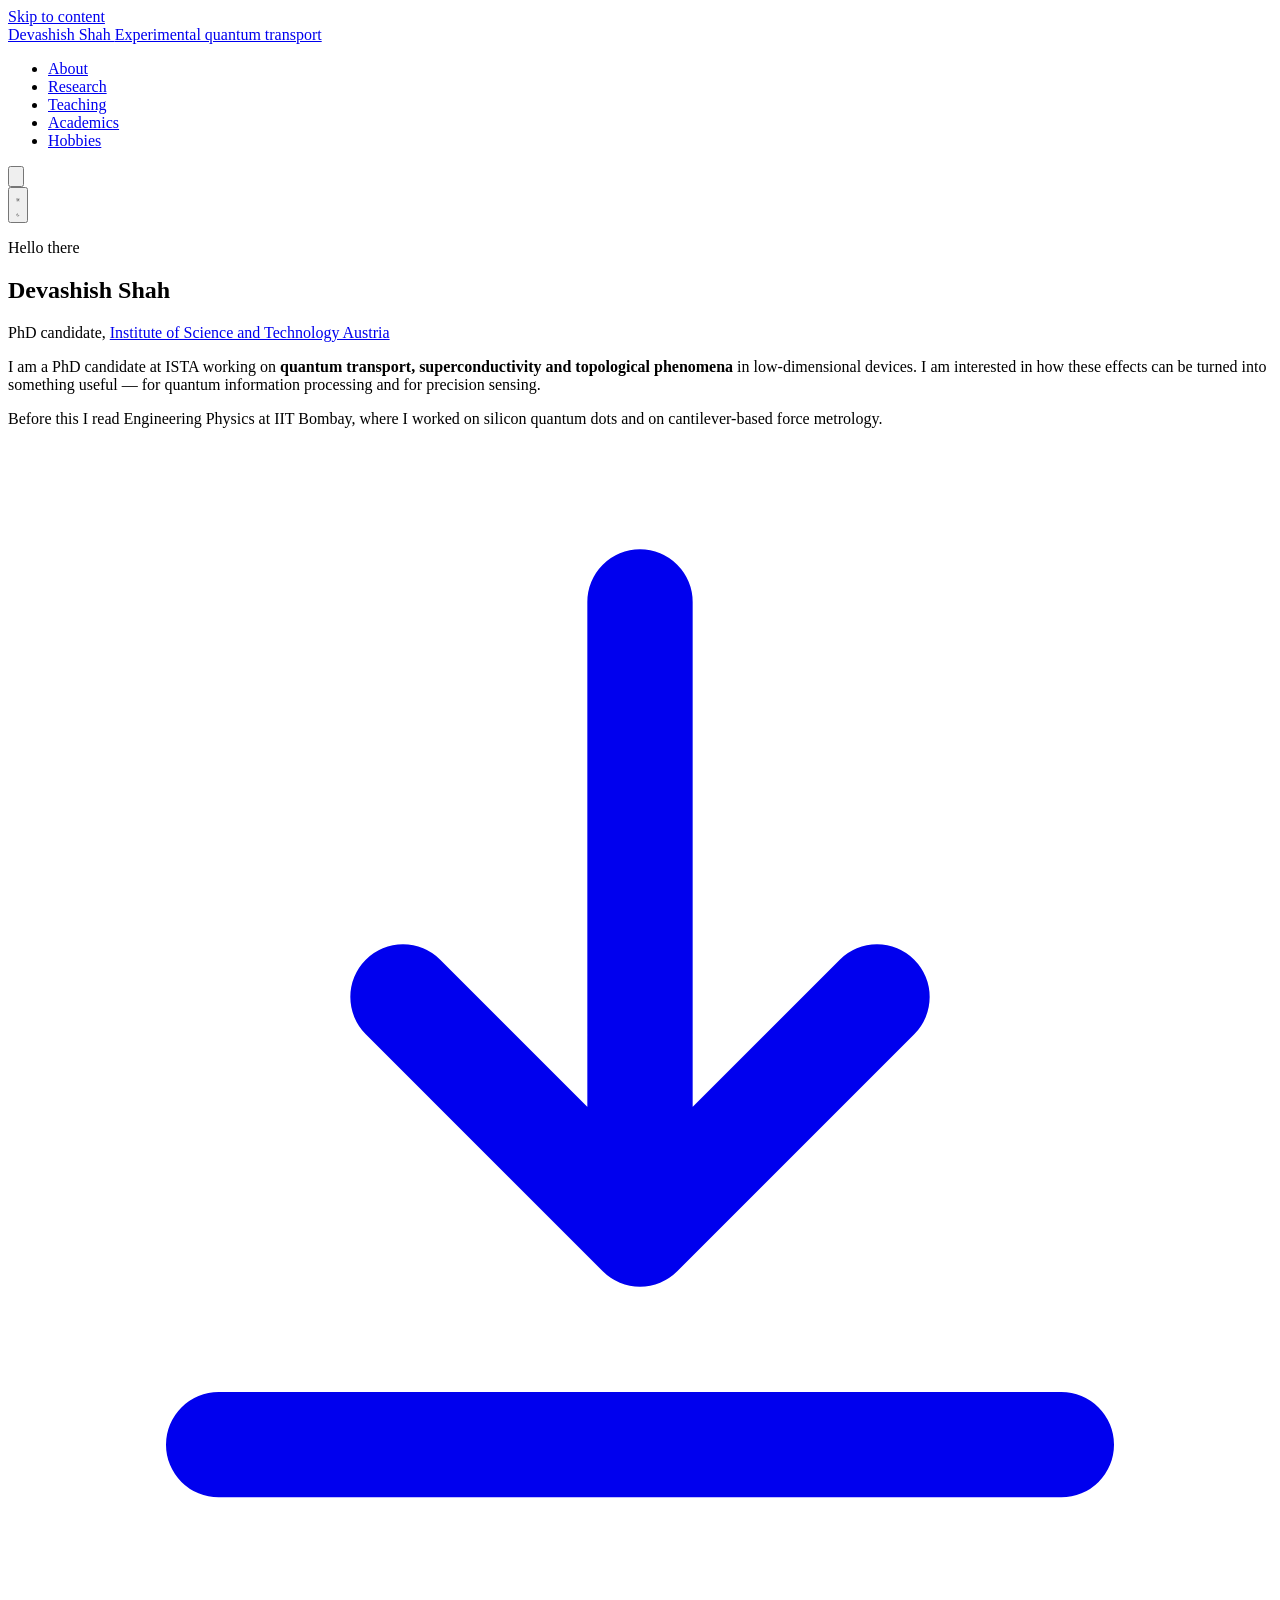
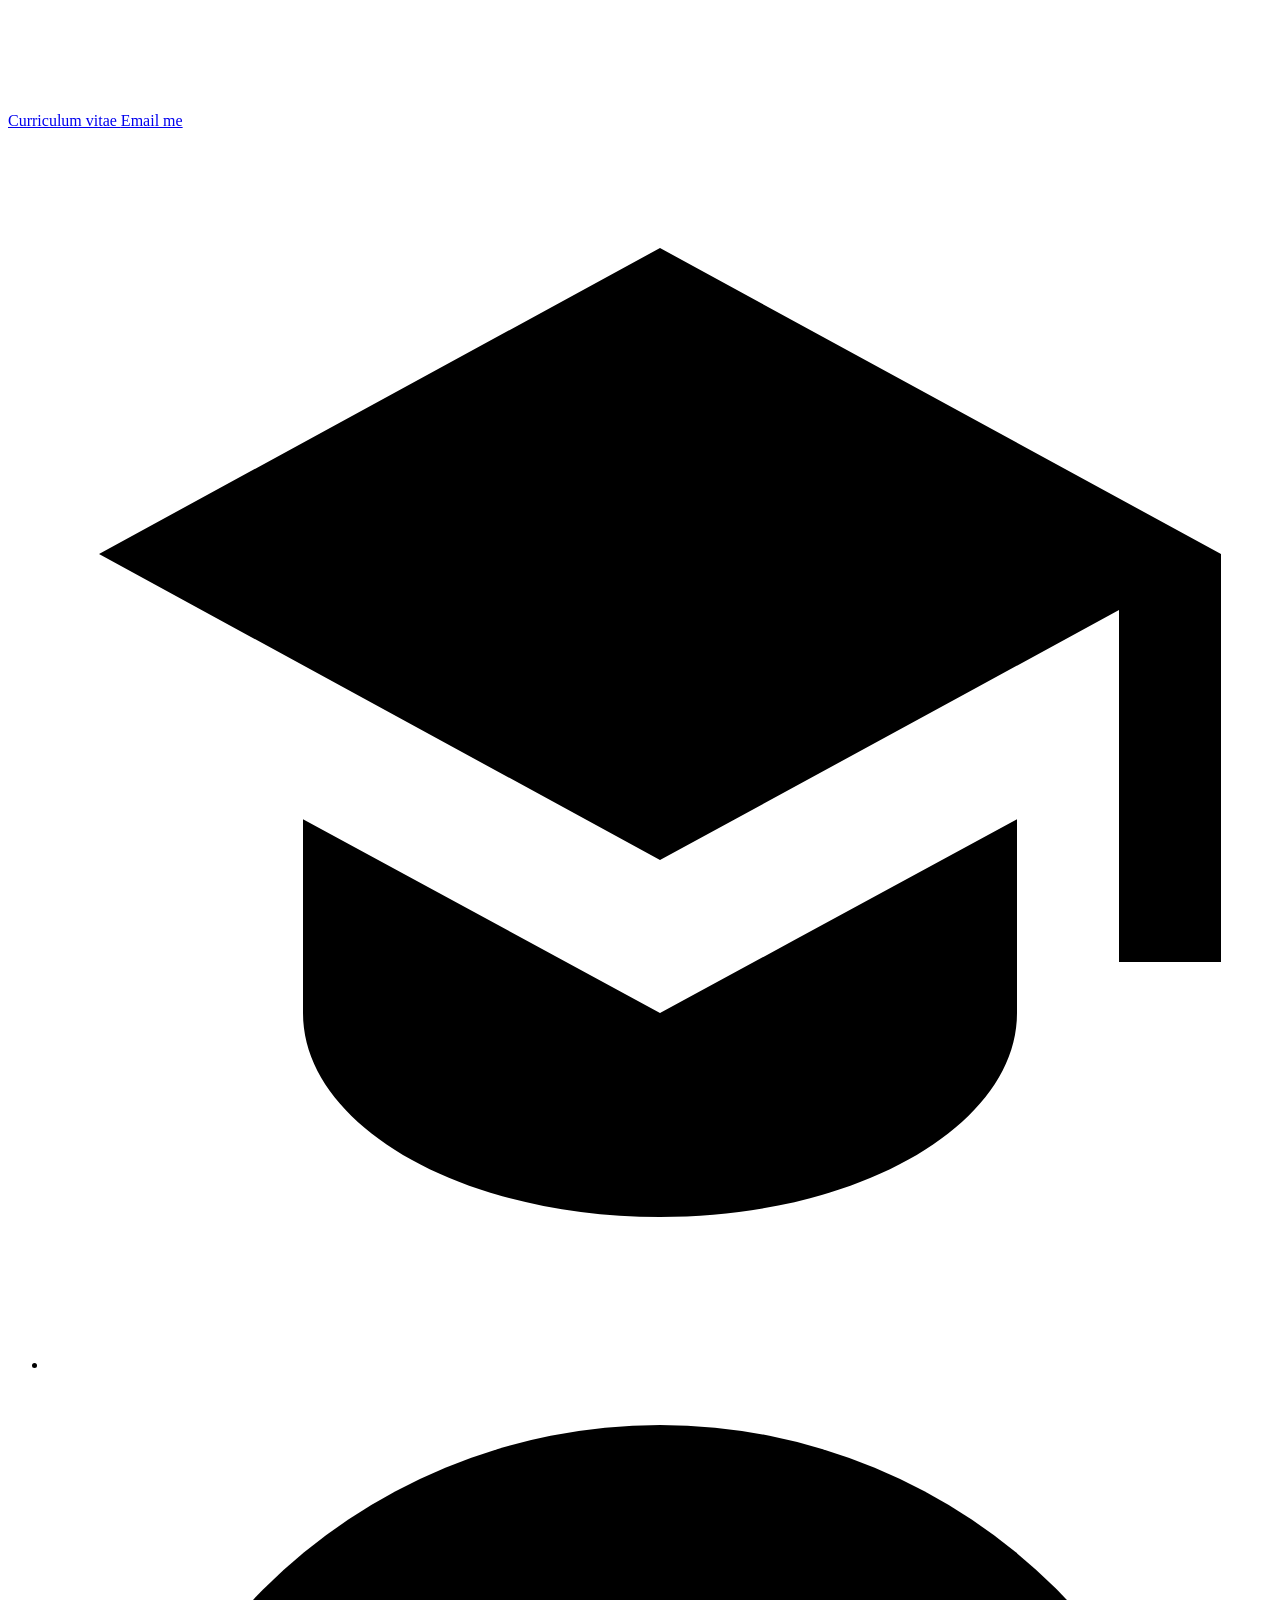
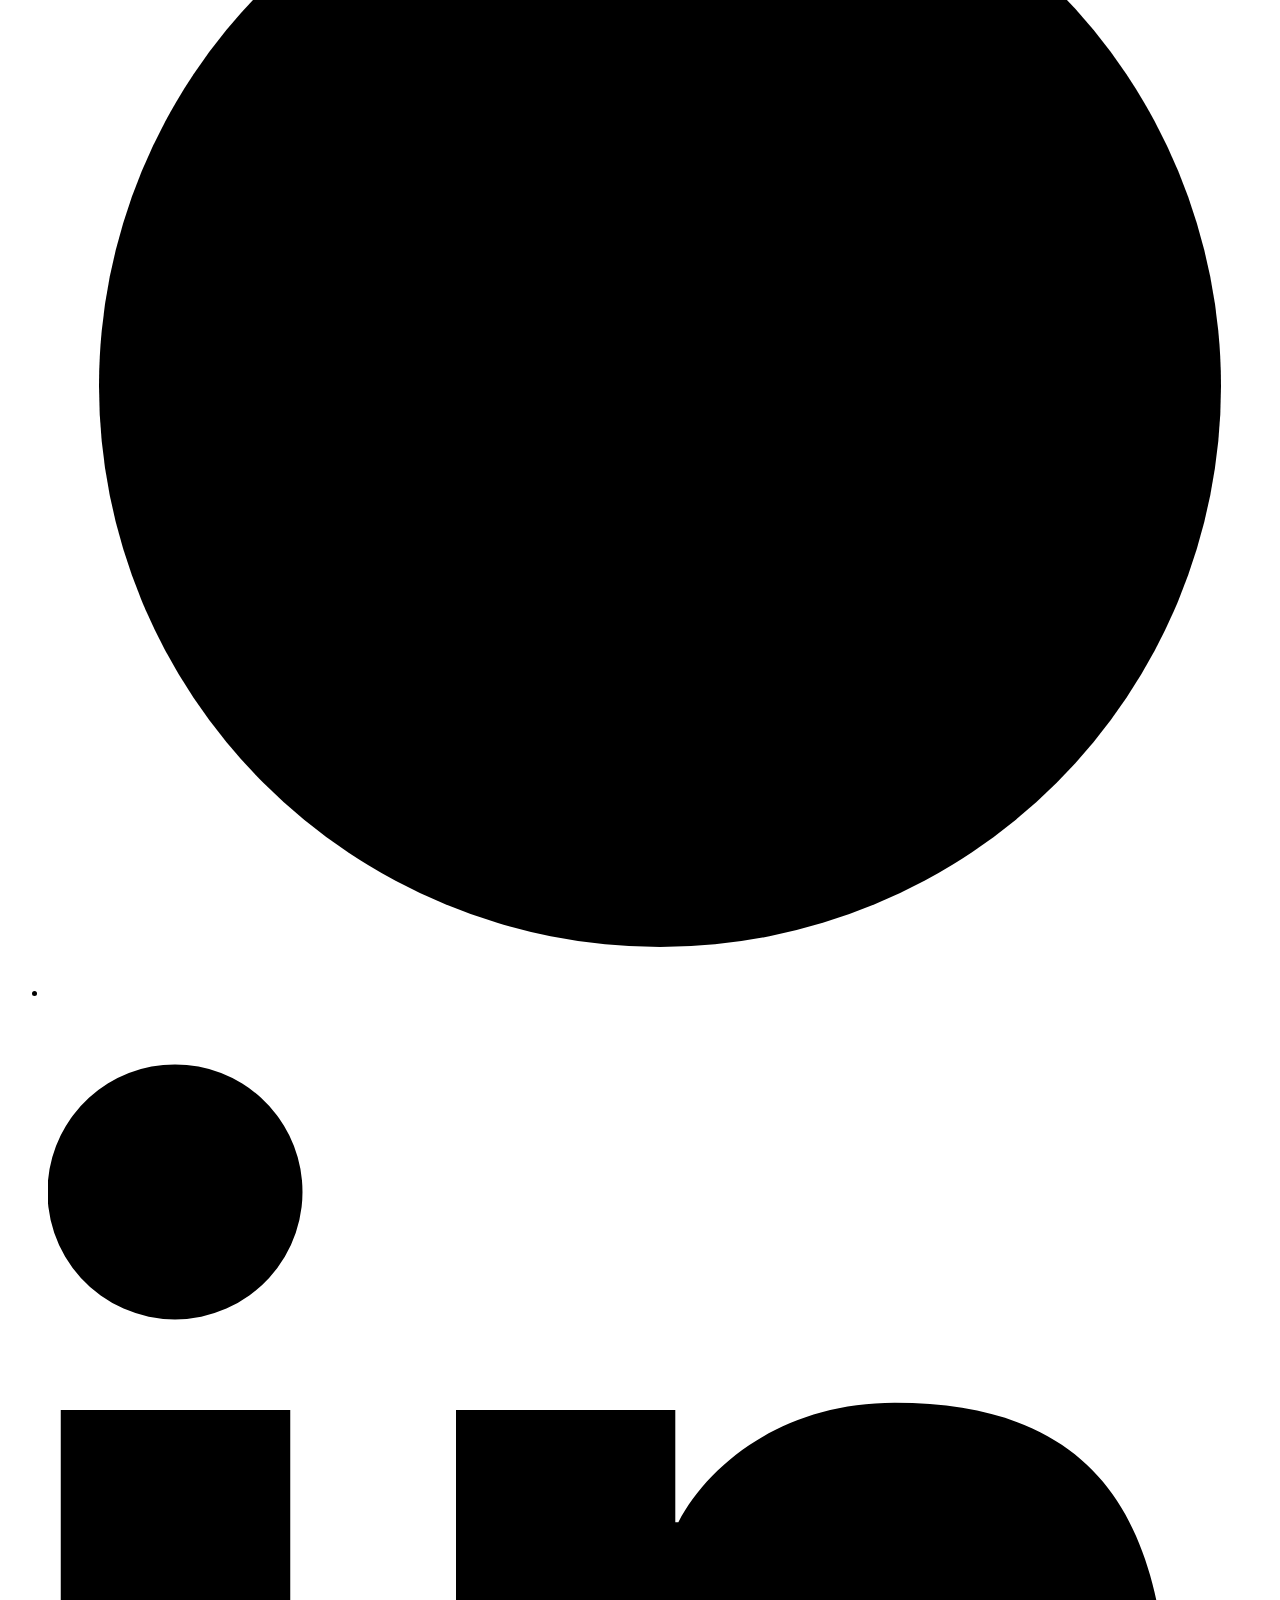
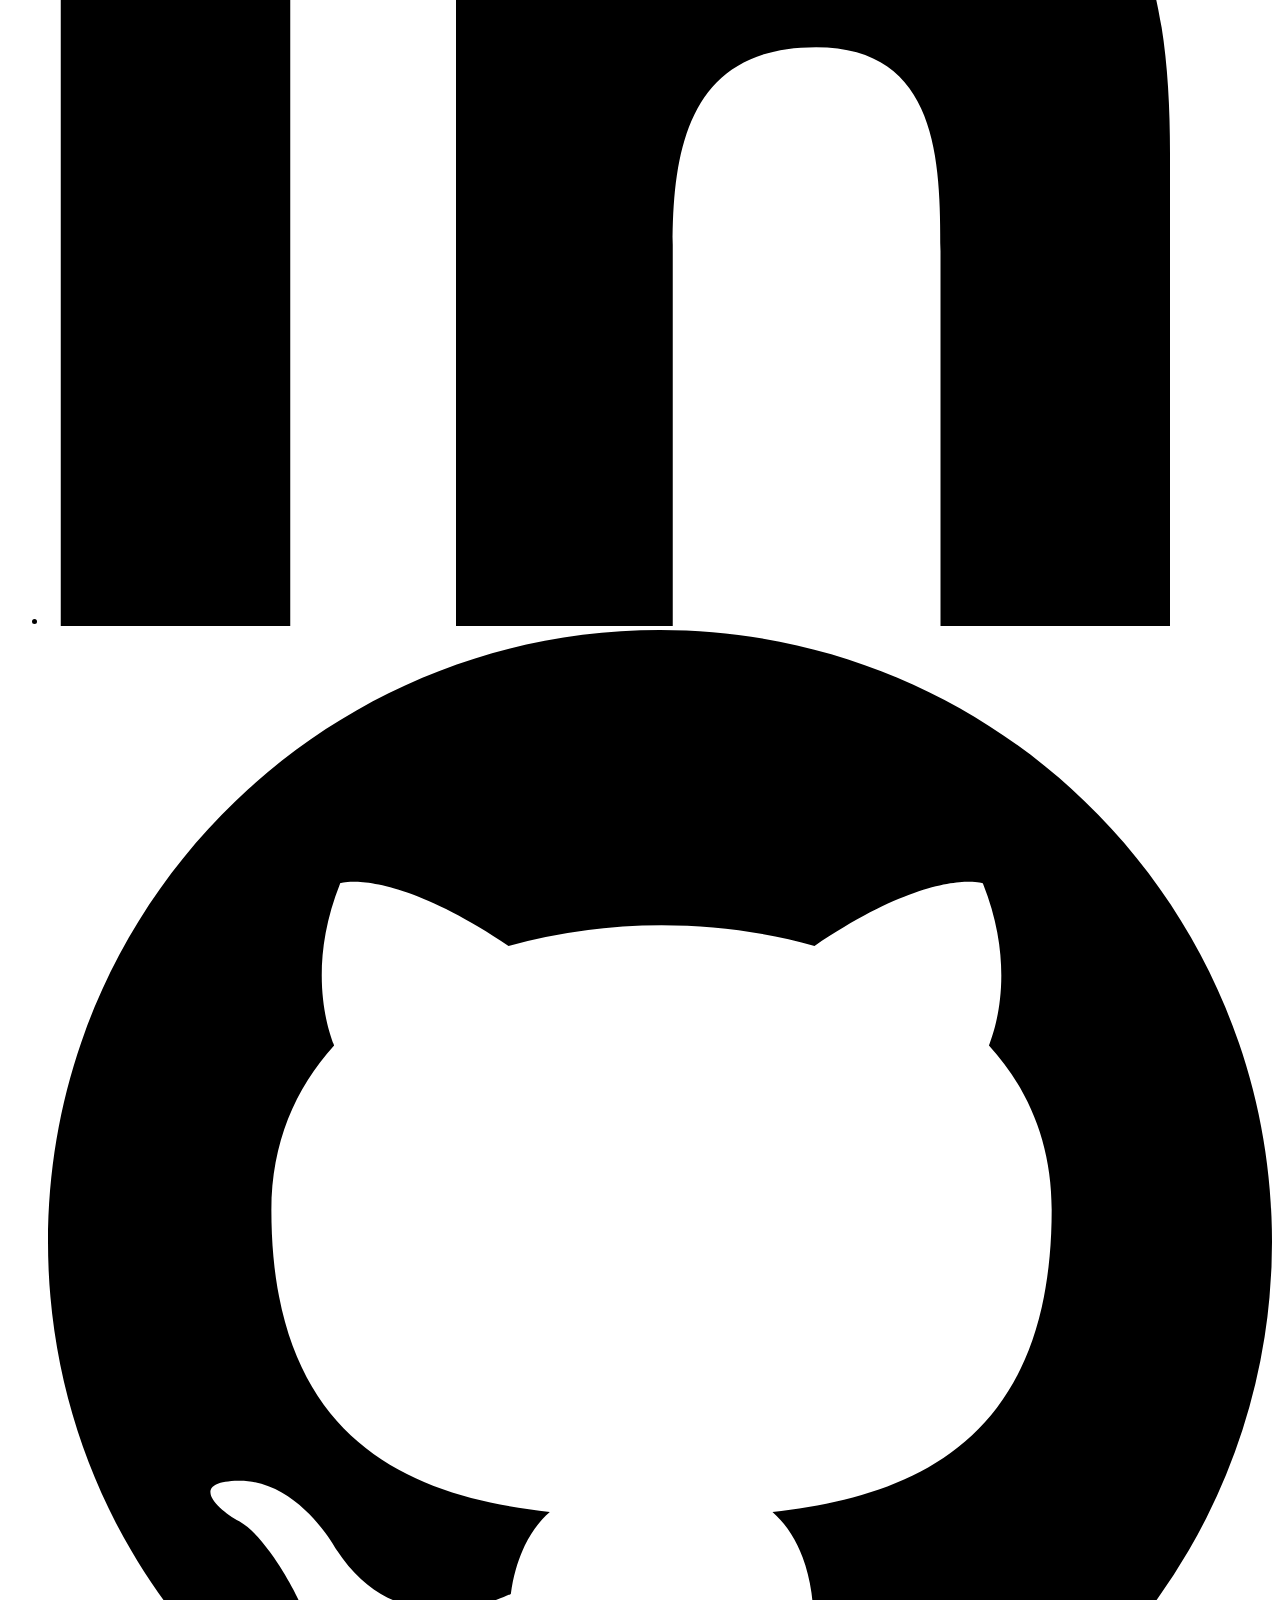
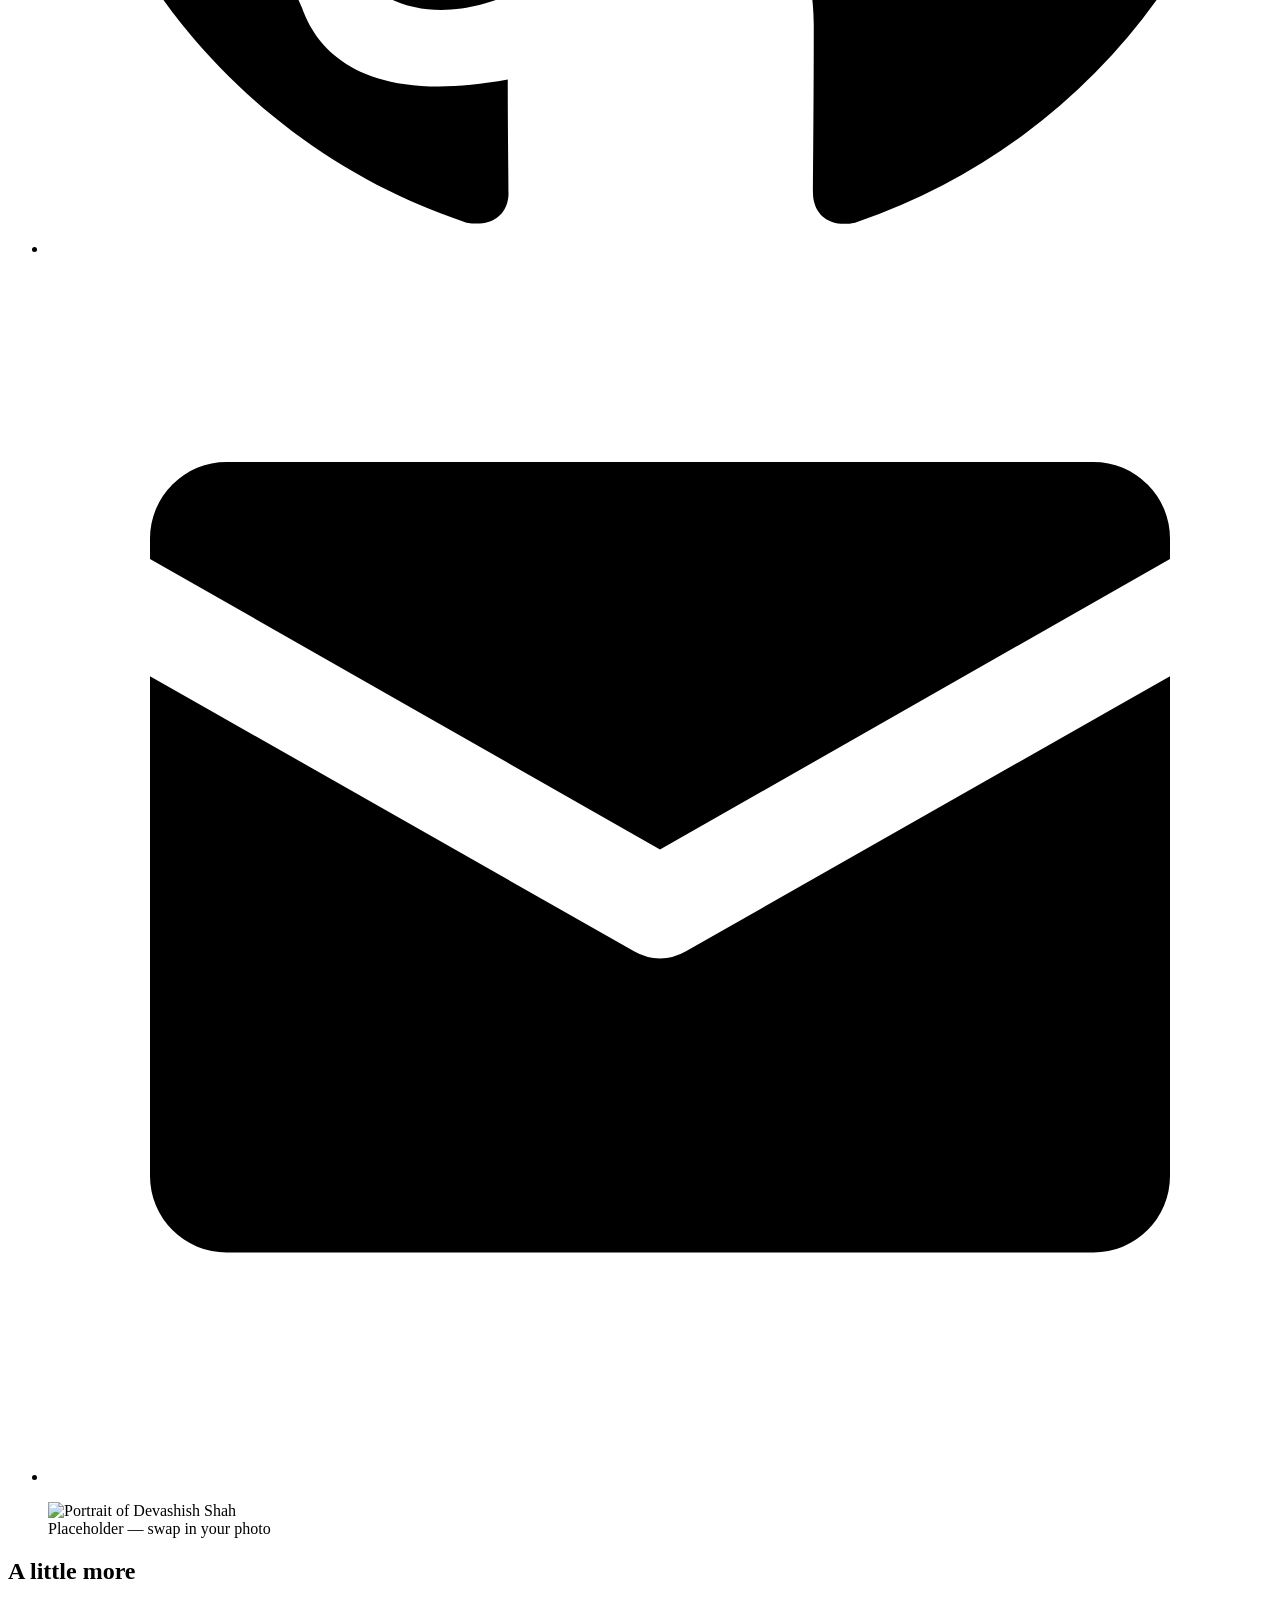
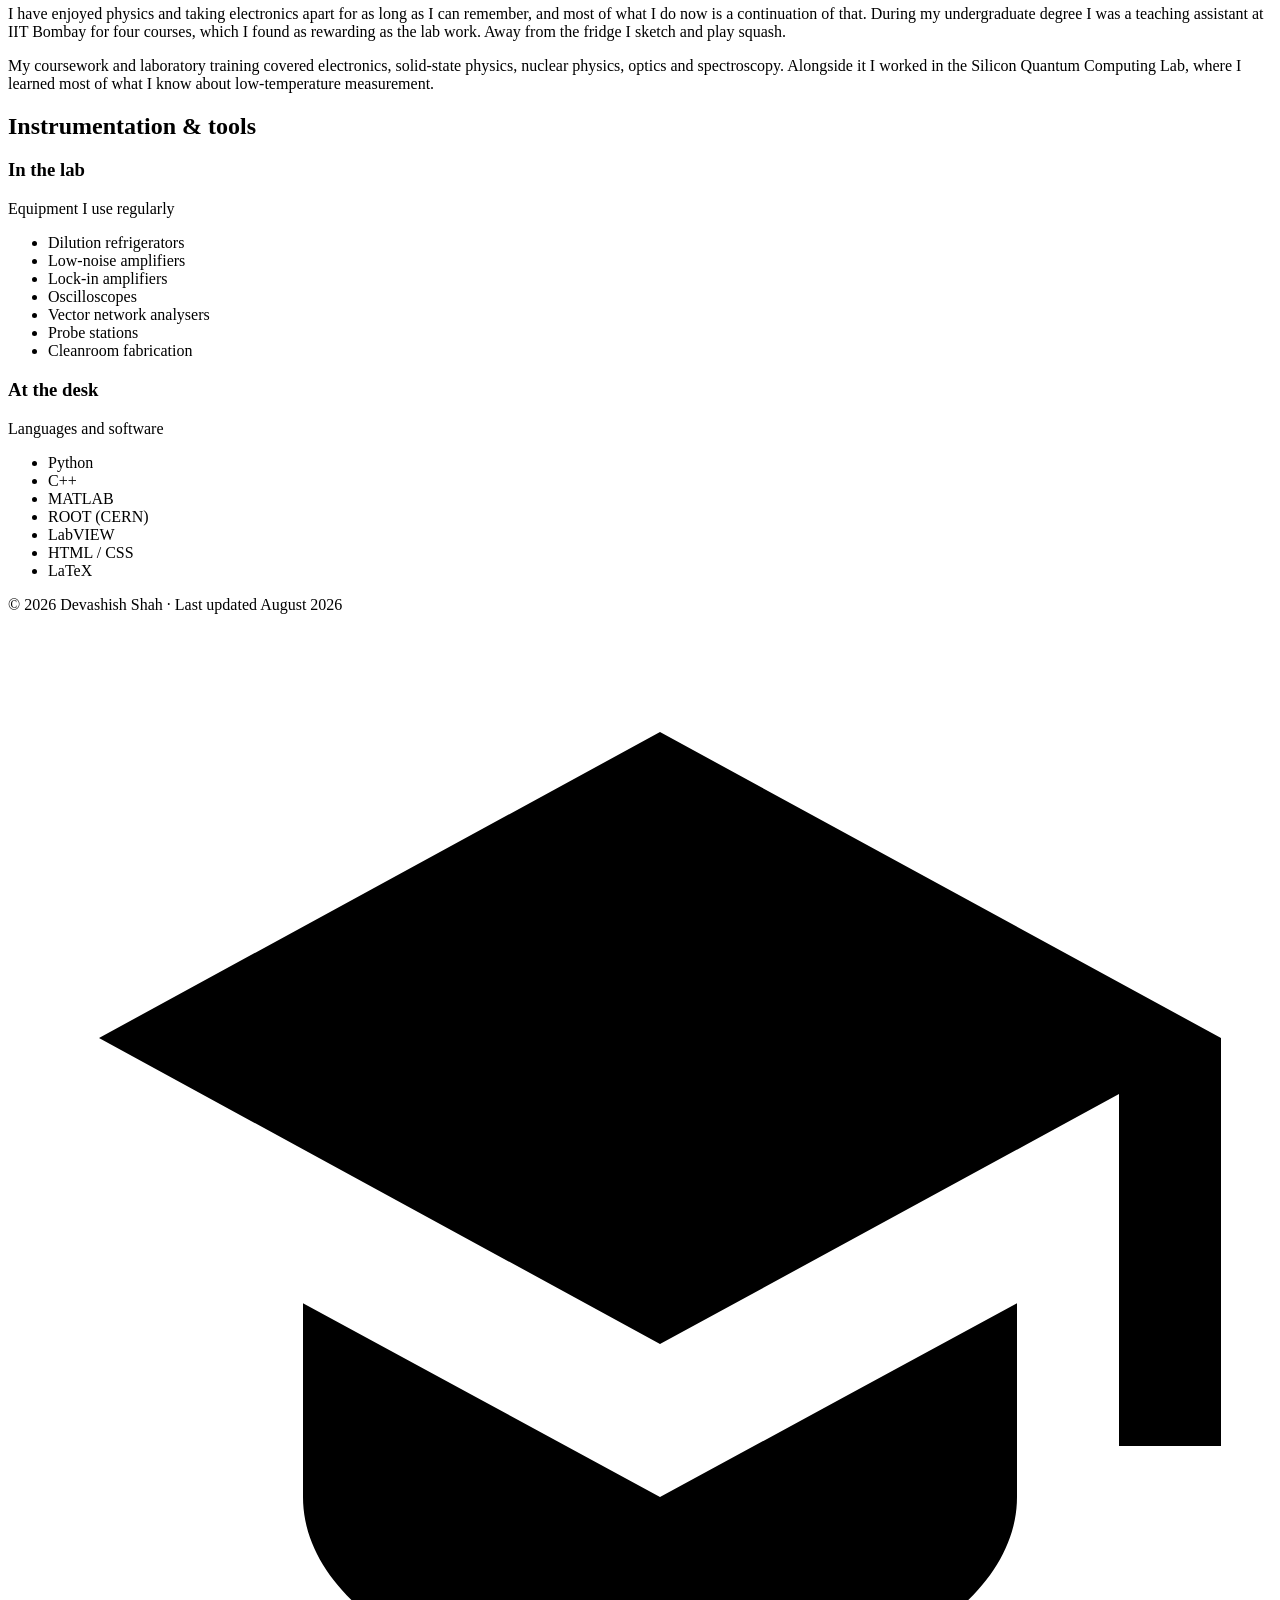
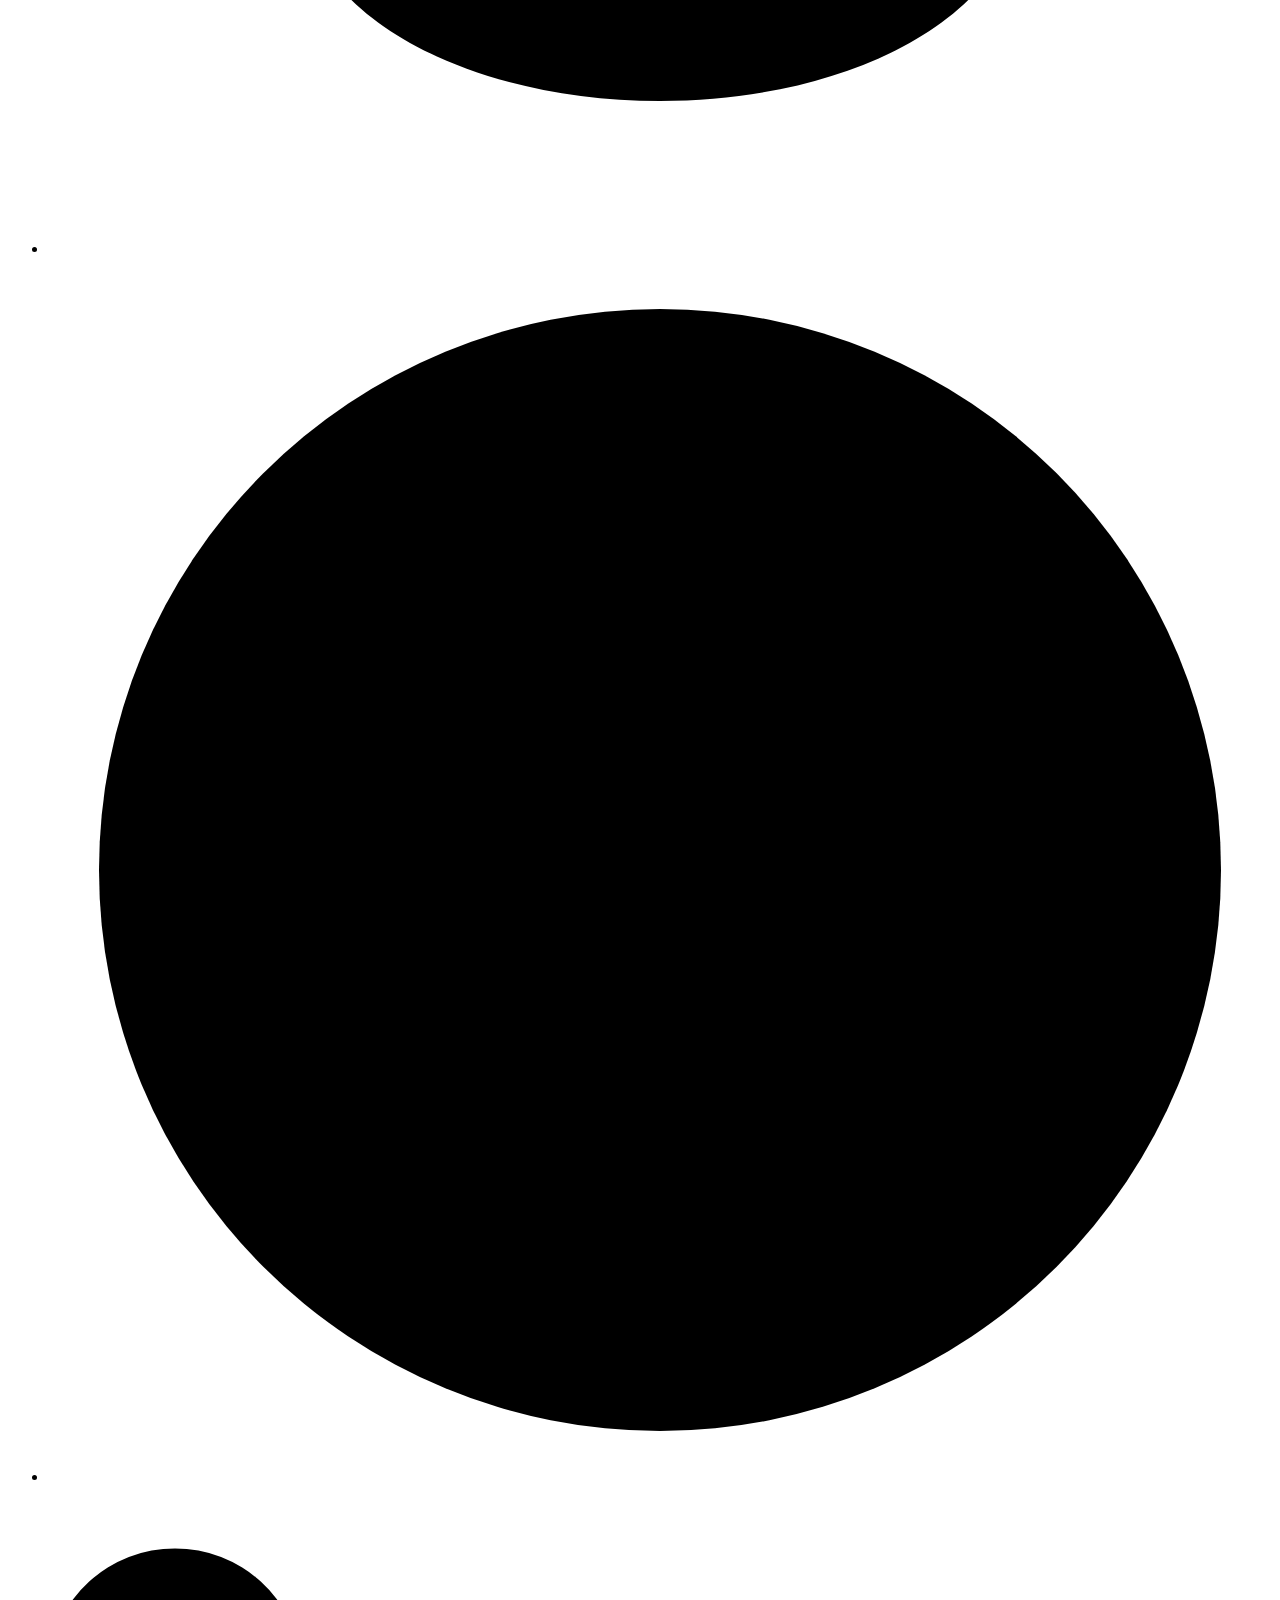
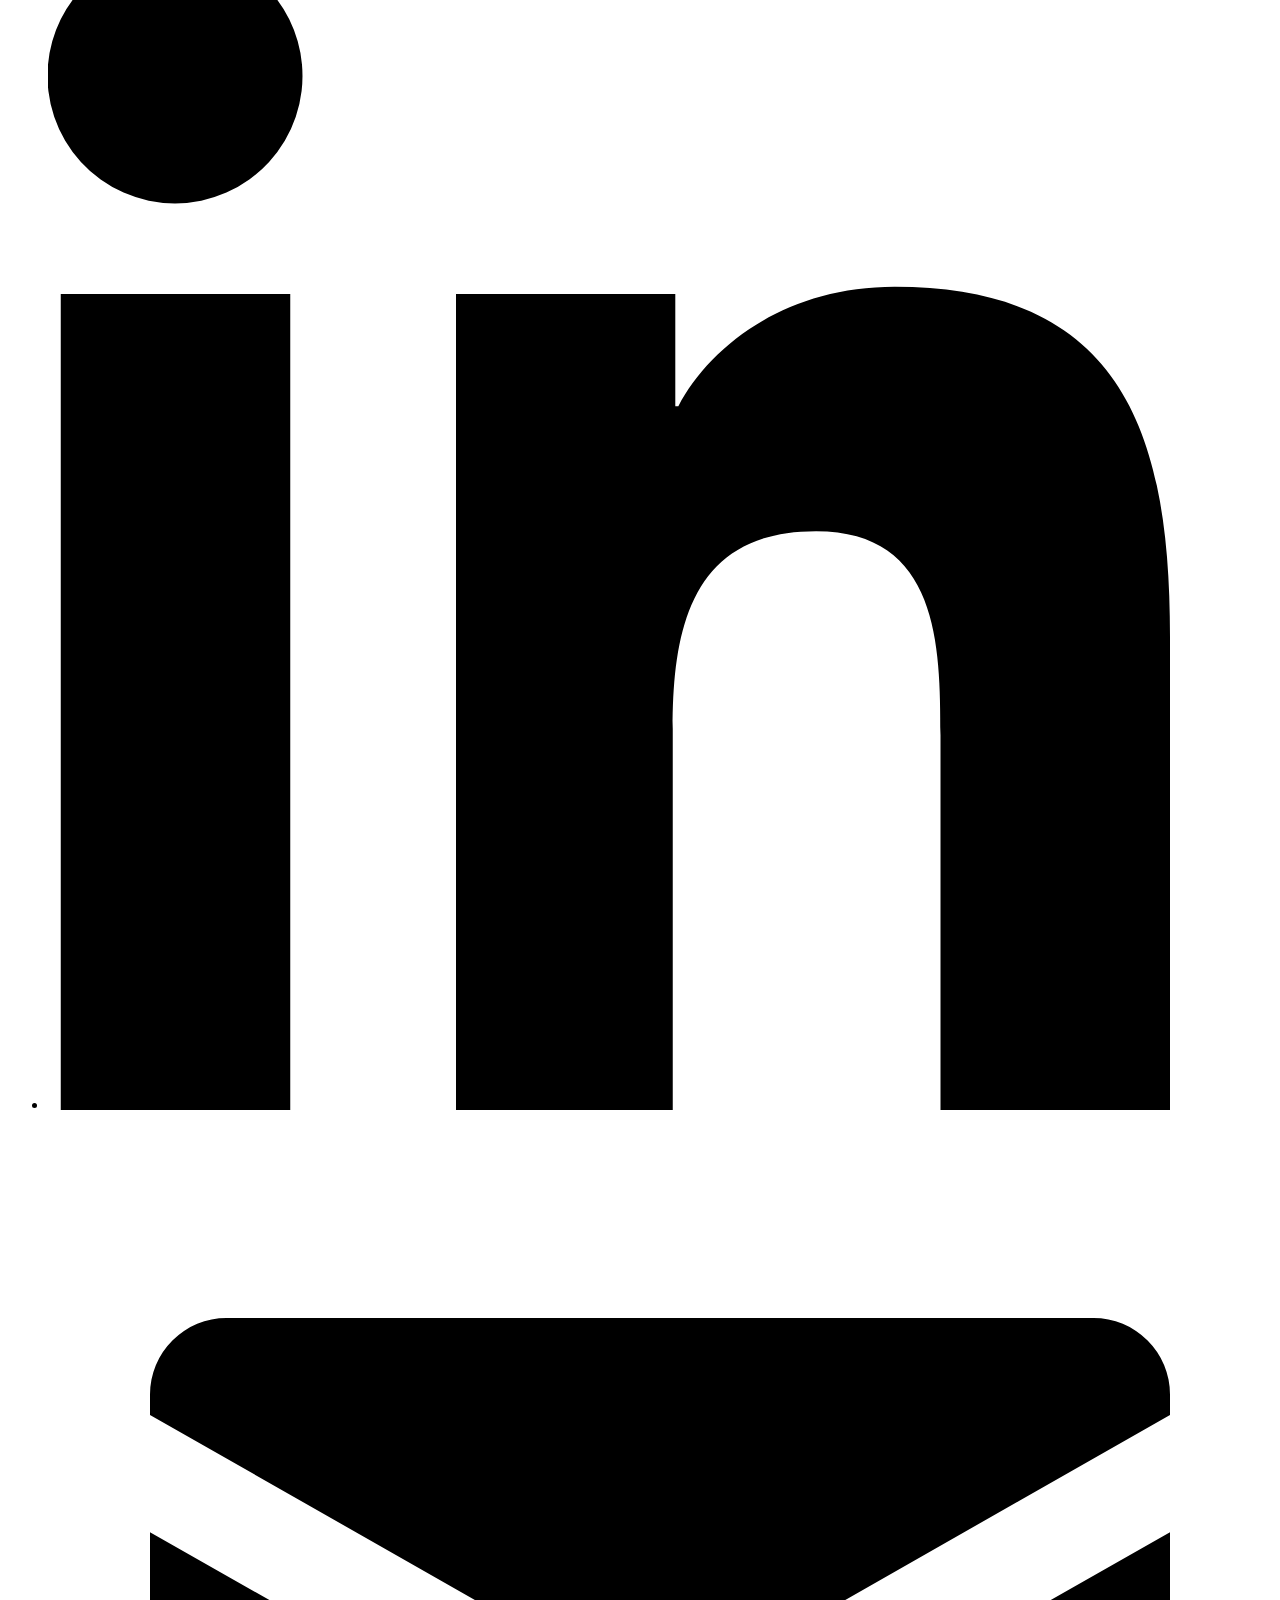
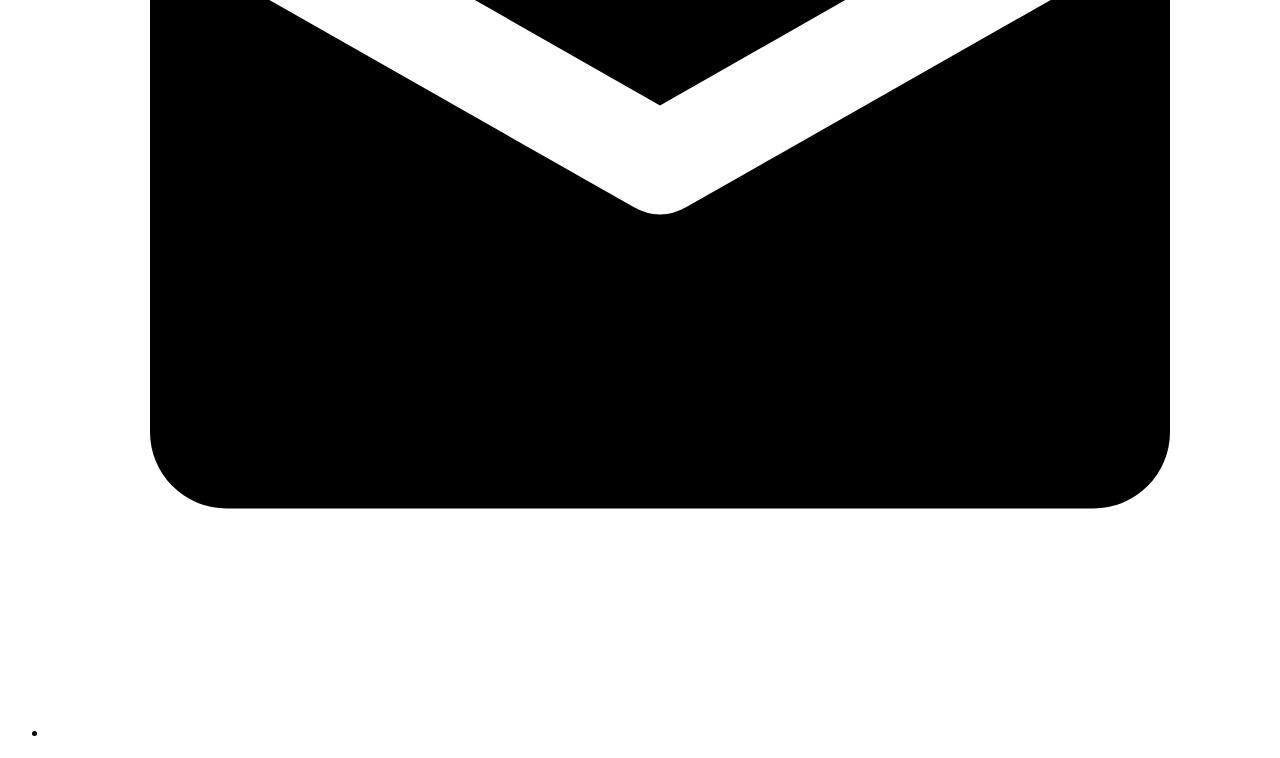
==== index.html @ a5527a71 "Add files via upload version 0" ====
<!DOCTYPE html>
<html lang="en" data-theme="light">
<head>
<meta charset="utf-8">
<meta name="viewport" content="width=device-width, initial-scale=1">
<title>Devashish Shah — About</title>
<meta name="description" content="Devashish Shah — PhD candidate working on quantum transport, superconductivity and topological phenomena.">
<meta name="author" content="Devashish Shah">

<!-- Open Graph / social preview. EDIT: set the absolute URL once you know your domain. -->
<meta property="og:type" content="website">
<meta property="og:title" content="Devashish Shah">
<meta property="og:description" content="PhD candidate — quantum transport, superconductivity and topological phenomena.">
<meta property="og:image" content="assets/img/portrait.svg">

<link rel="icon" href="assets/img/favicon.svg" type="image/svg+xml">
<link rel="stylesheet" href="assets/css/style.css">

<!-- Sets the theme before first paint so there is no light/dark flash. -->
<script>
(function () {
  try {
    var t = localStorage.getItem('ds-theme');
    if (!t) t = window.matchMedia('(prefers-color-scheme: dark)').matches ? 'dark' : 'light';
    document.documentElement.setAttribute('data-theme', t);
  } catch (e) {}
})();
</script>
</head>
<body>
<a class="skip-link" href="#main">Skip to content</a>

<!-- ======================= HEADER (identical on every page) ======================= -->
<header class="site-header">
  <div class="wrap">
    <a class="brand" href="index.html">
      Devashish Shah
      <span class="brand-sub">Experimental quantum transport</span>
    </a>

    <nav class="nav" id="primary-nav" aria-label="Primary">
      <ul>
        <li><a href="index.html">About</a></li>
        <li><a href="research.html">Research</a></li>
        <li><a href="teaching.html">Teaching</a></li>
        <li><a href="academics.html">Academics</a></li>
        <li><a href="hobbies.html">Hobbies</a></li>
      </ul>
    </nav>

    <button class="icon-btn nav-toggle" data-nav-toggle type="button"
            aria-expanded="false" aria-controls="primary-nav" aria-label="Toggle menu">
      <svg viewBox="0 0 24 24" fill="none" stroke="currentColor" stroke-width="2" stroke-linecap="round" aria-hidden="true">
        <path d="M3 6h18M3 12h18M3 18h18"/>
      </svg>
    </button>

    <div class="header-tools">
      <button class="icon-btn" data-theme-toggle type="button" aria-label="Switch to dark theme" aria-pressed="false">
        <svg class="icon-sun" viewBox="0 0 24 24" fill="none" stroke="currentColor" stroke-width="1.8" stroke-linecap="round" aria-hidden="true">
          <circle cx="12" cy="12" r="4.2"/>
          <path d="M12 2.5v2M12 19.5v2M4.2 4.2l1.4 1.4M18.4 18.4l1.4 1.4M2.5 12h2M19.5 12h2M4.2 19.8l1.4-1.4M18.4 5.6l1.4-1.4"/>
        </svg>
        <svg class="icon-moon" viewBox="0 0 24 24" fill="none" stroke="currentColor" stroke-width="1.8" stroke-linejoin="round" aria-hidden="true">
          <path d="M20 14.5A8.2 8.2 0 0 1 9.5 4a8.4 8.4 0 1 0 10.5 10.5z"/>
        </svg>
      </button>
    </div>
  </div>
</header>

<main id="main" class="wrap">

  <!-- ======================= HERO ======================= -->
  <section class="hero">
    <div class="hero-text">
      <p class="eyebrow">Hello there</p>
      <h1>Devashish Shah</h1>
      <p class="affil">
        PhD candidate, <a href="https://ista.ac.at" target="_blank" rel="noopener">Institute of Science and Technology Austria</a>
      </p>

      <!-- EDIT: one or two sentences. This is the first thing anyone reads. -->
      <p>
        I am a PhD candidate at ISTA working on <strong>quantum transport, superconductivity and
        topological phenomena</strong> in low-dimensional devices. I am interested in how these
        effects can be turned into something useful — for quantum information processing and for
        precision sensing.
      </p>
      <p>
        Before this I read Engineering Physics at IIT Bombay, where I worked on silicon quantum dots
        and on cantilever-based force metrology.
      </p>

      <div class="btn-row">
        <!-- EDIT: drop your CV pdf into assets/files/ and point this at it. -->
        <a class="btn" href="assets/files/CV.pdf">
          <svg viewBox="0 0 24 24" fill="none" stroke="currentColor" stroke-width="2" stroke-linecap="round" stroke-linejoin="round" aria-hidden="true">
            <path d="M12 3v12m0 0l-4.5-4.5M12 15l4.5-4.5M4 19h16"/>
          </svg>
          Curriculum vitae
        </a>
        <!-- EDIT: your institutional email. -->
        <a class="btn btn-ghost" href="mailto:devashish.shah@ista.ac.at">Email me</a>
      </div>

      <!-- ======================= SOCIAL / ACADEMIC LINKS ======================= -->
      <ul class="social">
        <li>
          <a href="https://scholar.google.com/citations?user=hYPi2G2QTI0C&amp;hl=en" target="_blank" rel="noopener" aria-label="Google Scholar" title="Google Scholar">
            <svg viewBox="0 0 24 24" aria-hidden="true"><path d="M12 2 1 8l11 6 9-4.9V16h2V8L12 2zM5 13.2V17c0 2.2 3.1 4 7 4s7-1.8 7-4v-3.8l-7 3.8-7-3.8z"/></svg>
          </a>
        </li>
        <li>
          <a href="https://orcid.org/0009-0007-5829-7707" target="_blank" rel="noopener" aria-label="ORCID" title="ORCID">
            <svg viewBox="0 0 24 24" aria-hidden="true">
              <circle cx="12" cy="12" r="11"/>
              <text x="12" y="16.4" text-anchor="middle" font-family="Georgia, serif" font-size="10" font-weight="700" fill="var(--bg)">iD</text>
            </svg>
          </a>
        </li>
        <li>
          <a href="https://www.linkedin.com/in/devashish-shah-937392216" target="_blank" rel="noopener" aria-label="LinkedIn" title="LinkedIn">
            <svg viewBox="0 0 24 24" aria-hidden="true"><path d="M4.98 3.5A2.5 2.5 0 1 1 0 3.5a2.5 2.5 0 0 1 4.98 0zM.25 8h4.5v16H.25V8zM8 8h4.3v2.2h.06c.6-1.14 2.06-2.34 4.24-2.34 4.54 0 5.4 2.99 5.4 6.87V24h-4.5v-7.35c0-1.75-.03-4-2.44-4-2.44 0-2.81 1.9-2.81 3.87V24H8V8z"/></svg>
          </a>
        </li>
        <li>
          <!-- EDIT: your GitHub handle. -->
          <a href="https://github.com/" target="_blank" rel="noopener" aria-label="GitHub" title="GitHub">
            <svg viewBox="0 0 16 16" aria-hidden="true"><path d="M8 0C3.58 0 0 3.58 0 8c0 3.54 2.29 6.53 5.47 7.59.4.07.55-.17.55-.38 0-.19-.01-.82-.01-1.49-2.01.37-2.53-.49-2.69-.94-.09-.23-.48-.94-.82-1.13-.28-.15-.68-.52-.01-.53.63-.01 1.08.58 1.23.82.72 1.21 1.87.87 2.33.66.07-.52.28-.87.51-1.07-1.78-.2-3.64-.89-3.64-3.95 0-.87.31-1.59.82-2.15-.08-.2-.36-1.02.08-2.12 0 0 .67-.21 2.2.82a7.6 7.6 0 0 1 2-.27c.68 0 1.36.09 2 .27 1.53-1.04 2.2-.82 2.2-.82.44 1.1.16 1.92.08 2.12.51.56.82 1.27.82 2.15 0 3.07-1.87 3.75-3.65 3.95.29.25.54.73.54 1.48 0 1.07-.01 1.93-.01 2.2 0 .21.15.46.55.38A8.01 8.01 0 0 0 16 8c0-4.42-3.58-8-8-8z"/></svg>
          </a>
        </li>
        <li>
          <a href="mailto:devashish.shah@ista.ac.at" aria-label="Email" title="Email">
            <svg viewBox="0 0 24 24" aria-hidden="true"><path d="M2 5.5A1.5 1.5 0 0 1 3.5 4h17A1.5 1.5 0 0 1 22 5.5v.4l-10 5.7-10-5.7v-.4zm0 2.7V18a1.5 1.5 0 0 0 1.5 1.5h17A1.5 1.5 0 0 0 22 18V8.2l-9.5 5.4a1 1 0 0 1-1 0L2 8.2z"/></svg>
          </a>
        </li>
      </ul>
    </div>

    <div class="hero-photo">
      <figure>
        <!-- EDIT: replace with a photo of yourself, ~800px wide, in assets/img/ -->
        <img src="assets/img/portrait.svg" alt="Portrait of Devashish Shah" width="800" height="960">
        <figcaption>Placeholder — swap in your photo</figcaption>
      </figure>
    </div>
  </section>

  <!-- ======================= ABOUT ======================= -->
  <section class="section prose">
    <h2 class="section-title">A little more</h2>

    <!-- EDIT: this is the "personal background" paragraph from your old site. -->
    <p>
      I have enjoyed physics and taking electronics apart for as long as I can remember, and most of
      what I do now is a continuation of that. During my undergraduate degree I was a teaching
      assistant at IIT Bombay for four courses, which I found as rewarding as the lab work. Away from
      the fridge I sketch and play squash.
    </p>

    <!-- EDIT: the undergraduate paragraph. -->
    <p>
      My coursework and laboratory training covered electronics, solid-state physics, nuclear
      physics, optics and spectroscopy. Alongside it I worked in the Silicon Quantum Computing Lab,
      where I learned most of what I know about low-temperature measurement.
    </p>
  </section>

  <!-- ======================= SKILLS ======================= -->
  <section class="section">
    <h2 class="section-title">Instrumentation &amp; tools</h2>
    <div class="card-grid">
      <div class="card">
        <h3>In the lab</h3>
        <p class="meta">Equipment I use regularly</p>
        <!-- EDIT: add or remove pills freely. -->
        <ul class="pills">
          <li>Dilution refrigerators</li>
          <li>Low-noise amplifiers</li>
          <li>Lock-in amplifiers</li>
          <li>Oscilloscopes</li>
          <li>Vector network analysers</li>
          <li>Probe stations</li>
          <li>Cleanroom fabrication</li>
        </ul>
      </div>
      <div class="card">
        <h3>At the desk</h3>
        <p class="meta">Languages and software</p>
        <ul class="pills">
          <li>Python</li>
          <li>C++</li>
          <li>MATLAB</li>
          <li>ROOT&nbsp;(CERN)</li>
          <li>LabVIEW</li>
          <li>HTML / CSS</li>
          <li>LaTeX</li>
        </ul>
      </div>
    </div>
  </section>

</main>

<!-- ======================= FOOTER (identical on every page) ======================= -->
<footer class="site-footer">
  <div class="wrap">
    <p>&copy; <span data-year>2026</span> Devashish Shah · Last updated August 2026</p>
    <ul class="social">
      <li><a href="https://scholar.google.com/citations?user=hYPi2G2QTI0C&amp;hl=en" target="_blank" rel="noopener" aria-label="Google Scholar"><svg viewBox="0 0 24 24" aria-hidden="true"><path d="M12 2 1 8l11 6 9-4.9V16h2V8L12 2zM5 13.2V17c0 2.2 3.1 4 7 4s7-1.8 7-4v-3.8l-7 3.8-7-3.8z"/></svg></a></li>
      <li><a href="https://orcid.org/0009-0007-5829-7707" target="_blank" rel="noopener" aria-label="ORCID"><svg viewBox="0 0 24 24" aria-hidden="true"><circle cx="12" cy="12" r="11"/><text x="12" y="16.4" text-anchor="middle" font-family="Georgia, serif" font-size="10" font-weight="700" fill="var(--bg)">iD</text></svg></a></li>
      <li><a href="https://www.linkedin.com/in/devashish-shah-937392216" target="_blank" rel="noopener" aria-label="LinkedIn"><svg viewBox="0 0 24 24" aria-hidden="true"><path d="M4.98 3.5A2.5 2.5 0 1 1 0 3.5a2.5 2.5 0 0 1 4.98 0zM.25 8h4.5v16H.25V8zM8 8h4.3v2.2h.06c.6-1.14 2.06-2.34 4.24-2.34 4.54 0 5.4 2.99 5.4 6.87V24h-4.5v-7.35c0-1.75-.03-4-2.44-4-2.44 0-2.81 1.9-2.81 3.87V24H8V8z"/></svg></a></li>
      <li><a href="mailto:devashish.shah@ista.ac.at" aria-label="Email"><svg viewBox="0 0 24 24" aria-hidden="true"><path d="M2 5.5A1.5 1.5 0 0 1 3.5 4h17A1.5 1.5 0 0 1 22 5.5v.4l-10 5.7-10-5.7v-.4zm0 2.7V18a1.5 1.5 0 0 0 1.5 1.5h17A1.5 1.5 0 0 0 22 18V8.2l-9.5 5.4a1 1 0 0 1-1 0L2 8.2z"/></svg></a></li>
    </ul>
  </div>
</footer>

<script src="assets/js/main.js"></script>
</body>
</html>
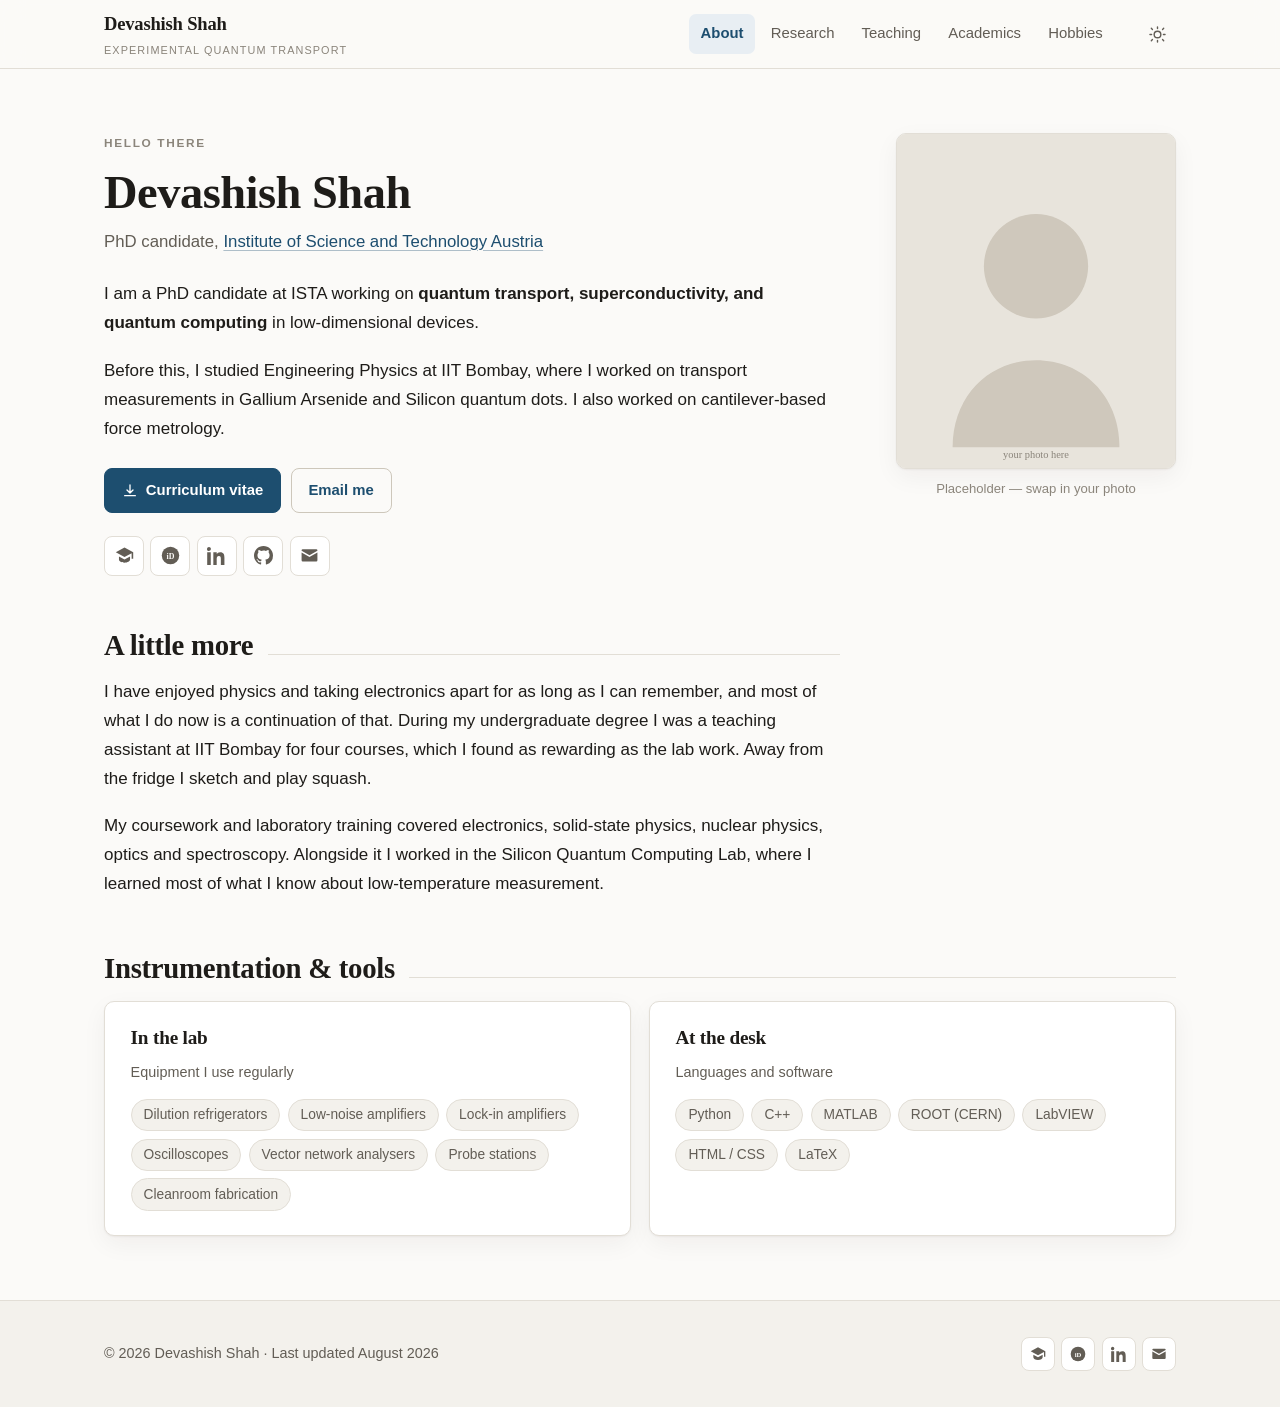
==== commit 1c1ee2e7: "Update index.html" ====
--- a/index.html
+++ b/index.html
@@ -4,13 +4,13 @@
 <meta charset="utf-8">
 <meta name="viewport" content="width=device-width, initial-scale=1">
 <title>Devashish Shah — About</title>
-<meta name="description" content="Devashish Shah — PhD candidate working on quantum transport, superconductivity and topological phenomena.">
+<meta name="description" content="Devashish Shah — PhD candidate working on quantum transport, superconductivity, and quantum computing.">
 <meta name="author" content="Devashish Shah">
 
 <!-- Open Graph / social preview. EDIT: set the absolute URL once you know your domain. -->
 <meta property="og:type" content="website">
 <meta property="og:title" content="Devashish Shah">
-<meta property="og:description" content="PhD candidate — quantum transport, superconductivity and topological phenomena.">
+<meta property="og:description" content="PhD candidate — quantum transport, superconductivity, and quantum computing.">
 <meta property="og:image" content="assets/img/portrait.svg">
 
 <link rel="icon" href="assets/img/favicon.svg" type="image/svg+xml">
@@ -82,14 +82,12 @@
 
       <!-- EDIT: one or two sentences. This is the first thing anyone reads. -->
       <p>
-        I am a PhD candidate at ISTA working on <strong>quantum transport, superconductivity and
-        topological phenomena</strong> in low-dimensional devices. I am interested in how these
-        effects can be turned into something useful — for quantum information processing and for
-        precision sensing.
+        I am a PhD candidate at ISTA working on <strong>quantum transport, superconductivity, and
+        quantum computing</strong> in low-dimensional devices.
       </p>
       <p>
-        Before this I read Engineering Physics at IIT Bombay, where I worked on silicon quantum dots
-        and on cantilever-based force metrology.
+        Before this, I studied Engineering Physics at IIT Bombay, where I worked on transport measurements in Gallium Arsenide and Silicon quantum dots.
+        I also worked on cantilever-based force metrology.
       </p>
 
       <div class="btn-row">
--- a/assets/css/style.css
+++ b/assets/css/style.css
@@ -0,0 +1,608 @@
+/* ==========================================================================
+   Devashish Shah — personal site
+   Single stylesheet shared by every page.
+
+   Contents
+   1.  Design tokens (colours, type, spacing)  — edit here to restyle the site
+   2.  Base & typography
+   3.  Layout helpers
+   4.  Header / navigation
+   5.  Hero (About page)
+   6.  Content blocks: prose, cards, lists, tables, pills
+   7.  Publications
+   8.  Gallery + lightbox
+   9.  Footer
+   10. Responsive
+   ========================================================================== */
+
+/* 1. Design tokens ------------------------------------------------------ */
+
+:root {
+  /* Light theme */
+  --bg:            #fbfaf8;
+  --bg-soft:       #f3f1ec;
+  --surface:       #ffffff;
+  --border:        #e2ded6;
+  --border-strong: #cdc7bb;
+  --text:          #1e1c19;
+  --text-muted:    #625d55;
+  --text-faint:    #8b857b;
+  --accent:        #1d4e6f;   /* deep slate blue — the single accent colour */
+  --accent-soft:   #e8eef3;
+  --accent-hover:  #14384f;
+  --shadow:        0 1px 2px rgba(30, 28, 25, .05), 0 8px 24px rgba(30, 28, 25, .05);
+
+  /* Type */
+  --font-serif: "Iowan Old Style", "Palatino Linotype", Palatino, "Book Antiqua", Georgia, serif;
+  --font-sans:  ui-sans-serif, -apple-system, BlinkMacSystemFont, "Segoe UI", Inter, Roboto, "Helvetica Neue", Arial, sans-serif;
+  --font-mono:  ui-monospace, SFMono-Regular, "SF Mono", Menlo, Consolas, monospace;
+
+  /* Metrics */
+  --measure:  72rem;   /* page max width  */
+  --prose:    46rem;   /* comfortable reading width */
+  --radius:   10px;
+  --step:     1.5rem;
+}
+
+[data-theme="dark"] {
+  --bg:            #14161a;
+  --bg-soft:       #1a1d22;
+  --surface:       #1c1f25;
+  --border:        #2c313a;
+  --border-strong: #3d434e;
+  --text:          #e8e6e1;
+  --text-muted:    #a9a49b;
+  --text-faint:    #7d786f;
+  --accent:        #7fb3d5;
+  --accent-soft:   #1e2a35;
+  --accent-hover:  #a4cbe4;
+  --shadow:        0 1px 2px rgba(0, 0, 0, .3), 0 8px 24px rgba(0, 0, 0, .28);
+}
+
+/* 2. Base & typography -------------------------------------------------- */
+
+*, *::before, *::after { box-sizing: border-box; }
+
+html {
+  scroll-behavior: smooth;
+  -webkit-text-size-adjust: 100%;
+}
+
+@media (prefers-reduced-motion: reduce) {
+  html { scroll-behavior: auto; }
+  *, *::before, *::after { animation-duration: .01ms !important; transition-duration: .01ms !important; }
+}
+
+body {
+  margin: 0;
+  background: var(--bg);
+  color: var(--text);
+  font-family: var(--font-sans);
+  font-size: 1.0625rem;
+  line-height: 1.7;
+  -webkit-font-smoothing: antialiased;
+  transition: background-color .2s ease, color .2s ease;
+}
+
+h1, h2, h3, h4 {
+  font-family: var(--font-serif);
+  font-weight: 600;
+  line-height: 1.25;
+  letter-spacing: -.01em;
+  color: var(--text);
+  margin: 0 0 .5em;
+}
+
+h1 { font-size: clamp(2rem, 1.4rem + 2.2vw, 2.9rem); }
+h2 { font-size: clamp(1.45rem, 1.2rem + 1vw, 1.8rem); margin-top: 2.5rem; }
+h3 { font-size: 1.2rem; margin-top: 1.75rem; }
+h4 { font-size: 1.02rem; font-family: var(--font-sans); font-weight: 650; margin-top: 1.25rem; }
+
+p  { margin: 0 0 1.1em; }
+a  { color: var(--accent); text-decoration-color: color-mix(in srgb, var(--accent) 35%, transparent); text-underline-offset: 3px; }
+a:hover { color: var(--accent-hover); text-decoration-color: currentColor; }
+
+strong { font-weight: 650; }
+small  { font-size: .875rem; color: var(--text-muted); }
+code   { font-family: var(--font-mono); font-size: .875em; background: var(--bg-soft); padding: .12em .38em; border-radius: 4px; }
+hr     { border: 0; border-top: 1px solid var(--border); margin: 2.5rem 0; }
+img    { max-width: 100%; height: auto; display: block; }
+
+:focus-visible {
+  outline: 2px solid var(--accent);
+  outline-offset: 3px;
+  border-radius: 3px;
+}
+
+.skip-link {
+  position: absolute; left: -9999px; top: 0; z-index: 100;
+  background: var(--accent); color: #fff; padding: .6rem 1rem; border-radius: 0 0 var(--radius) 0;
+}
+.skip-link:focus { left: 0; }
+
+.visually-hidden {
+  position: absolute; width: 1px; height: 1px; margin: -1px;
+  padding: 0; overflow: hidden; clip: rect(0 0 0 0); white-space: nowrap; border: 0;
+}
+
+/* 3. Layout helpers ----------------------------------------------------- */
+
+.wrap {
+  width: 100%;
+  max-width: var(--measure);
+  margin-inline: auto;
+  padding-inline: clamp(1.15rem, 4vw, 2.5rem);
+}
+
+main { padding-block: clamp(2.5rem, 5vw, 4rem) 4rem; }
+
+.prose { max-width: var(--prose); }
+
+.page-head { max-width: var(--prose); margin-bottom: 2.5rem; }
+.eyebrow {
+  font-family: var(--font-sans);
+  font-size: .74rem;
+  font-weight: 650;
+  letter-spacing: .14em;
+  text-transform: uppercase;
+  color: var(--text-faint);
+  margin: 0 0 .7rem;
+}
+.page-head .lede {
+  font-size: 1.15rem;
+  color: var(--text-muted);
+  margin-bottom: 0;
+}
+
+.section { margin-top: 3.25rem; }
+.section:first-of-type { margin-top: 0; }
+
+.section-title {
+  display: flex;
+  align-items: baseline;
+  gap: .9rem;
+  margin-top: 0;
+}
+.section-title::after {
+  content: "";
+  flex: 1;
+  height: 1px;
+  background: var(--border);
+}
+
+/* 4. Header / navigation ------------------------------------------------ */
+
+.site-header {
+  position: sticky;
+  top: 0;
+  z-index: 50;
+  background: color-mix(in srgb, var(--bg) 88%, transparent);
+  backdrop-filter: saturate(180%) blur(12px);
+  border-bottom: 1px solid var(--border);
+}
+
+.site-header .wrap {
+  display: flex;
+  align-items: center;
+  gap: 1rem;
+  min-height: 68px;
+}
+
+.brand {
+  font-family: var(--font-serif);
+  font-size: 1.16rem;
+  font-weight: 600;
+  color: var(--text);
+  text-decoration: none;
+  letter-spacing: -.01em;
+  white-space: nowrap;
+}
+.brand:hover { color: var(--text); }
+.brand .brand-sub {
+  display: block;
+  font-family: var(--font-sans);
+  font-size: .68rem;
+  font-weight: 500;
+  letter-spacing: .1em;
+  text-transform: uppercase;
+  color: var(--text-faint);
+  margin-top: .1rem;
+}
+
+.nav { margin-left: auto; }
+.nav ul {
+  display: flex;
+  align-items: center;
+  gap: .3rem;
+  list-style: none;
+  margin: 0;
+  padding: 0;
+}
+.nav a {
+  display: block;
+  padding: .45rem .7rem;
+  border-radius: 7px;
+  font-size: .93rem;
+  color: var(--text-muted);
+  text-decoration: none;
+  white-space: nowrap;
+}
+.nav a:hover { color: var(--text); background: var(--bg-soft); }
+.nav a[aria-current="page"] {
+  color: var(--accent);
+  background: var(--accent-soft);
+  font-weight: 600;
+}
+
+.header-tools { display: flex; align-items: center; gap: .35rem; margin-left: .5rem; }
+
+.icon-btn {
+  display: inline-flex;
+  align-items: center;
+  justify-content: center;
+  width: 38px; height: 38px;
+  padding: 0;
+  border: 1px solid transparent;
+  border-radius: 8px;
+  background: none;
+  color: var(--text-muted);
+  cursor: pointer;
+}
+.icon-btn:hover { color: var(--text); background: var(--bg-soft); border-color: var(--border); }
+.icon-btn svg { width: 19px; height: 19px; }
+
+/* the toggle swaps which glyph is visible */
+[data-theme="dark"] .icon-sun  { display: none; }
+[data-theme="dark"] .icon-moon { display: block; }
+.icon-sun  { display: block; }
+.icon-moon { display: none; }
+
+.nav-toggle { display: none; }
+
+/* 5. Hero (About page) -------------------------------------------------- */
+
+.hero {
+  display: grid;
+  grid-template-columns: minmax(0, 1fr) 280px;
+  gap: clamp(2rem, 5vw, 3.5rem);
+  align-items: start;
+}
+
+.hero-photo figure { margin: 0; }
+.hero-photo img {
+  width: 100%;
+  border-radius: var(--radius);
+  border: 1px solid var(--border);
+  background: var(--bg-soft);
+  box-shadow: var(--shadow);
+}
+.hero-photo figcaption {
+  font-size: .82rem;
+  color: var(--text-faint);
+  margin-top: .6rem;
+  text-align: center;
+}
+
+.hero h1 { margin-bottom: .35rem; }
+.hero .affil {
+  font-size: 1.05rem;
+  color: var(--text-muted);
+  margin-bottom: 1.5rem;
+}
+.hero .affil a { font-weight: 500; }
+
+/* 6. Content blocks ----------------------------------------------------- */
+
+.btn {
+  display: inline-flex;
+  align-items: center;
+  gap: .5rem;
+  padding: .58rem 1.05rem;
+  border-radius: 8px;
+  border: 1px solid var(--accent);
+  background: var(--accent);
+  color: #fff;
+  font-size: .93rem;
+  font-weight: 550;
+  text-decoration: none;
+  cursor: pointer;
+}
+.btn:hover { background: var(--accent-hover); border-color: var(--accent-hover); color: #fff; }
+.btn svg { width: 16px; height: 16px; }
+
+.btn-ghost {
+  background: transparent;
+  color: var(--accent);
+  border-color: var(--border-strong);
+}
+.btn-ghost:hover { background: var(--accent-soft); color: var(--accent); border-color: var(--accent); }
+
+.btn-row { display: flex; flex-wrap: wrap; gap: .6rem; margin: 1.5rem 0 0; }
+
+/* Social icon links */
+.social {
+  display: flex;
+  flex-wrap: wrap;
+  gap: .4rem;
+  list-style: none;
+  margin: 1.4rem 0 0;
+  padding: 0;
+}
+.social a {
+  display: inline-flex;
+  align-items: center;
+  justify-content: center;
+  width: 40px; height: 40px;
+  border: 1px solid var(--border);
+  border-radius: 8px;
+  color: var(--text-muted);
+  background: var(--surface);
+}
+.social a:hover { color: var(--accent); border-color: var(--accent); background: var(--accent-soft); }
+.social svg { width: 19px; height: 19px; fill: currentColor; }
+
+/* Card */
+.card {
+  background: var(--surface);
+  border: 1px solid var(--border);
+  border-radius: var(--radius);
+  padding: 1.5rem 1.6rem;
+  box-shadow: var(--shadow);
+}
+.card + .card { margin-top: 1.1rem; }
+/* inside a grid the gap already does the spacing */
+.card-grid .card + .card { margin-top: 0; }
+.card > :first-child { margin-top: 0; }
+.card > :last-child  { margin-bottom: 0; }
+
+.card-grid {
+  display: grid;
+  grid-template-columns: repeat(auto-fit, minmax(min(100%, 20rem), 1fr));
+  gap: 1.1rem;
+}
+
+/* Meta line: affiliation, supervisor, dates */
+.meta {
+  font-size: .9rem;
+  color: var(--text-muted);
+  margin: 0 0 .9rem;
+}
+.meta .sep { color: var(--text-faint); margin-inline: .5rem; }
+
+.date-tag {
+  display: inline-block;
+  font-family: var(--font-mono);
+  font-size: .76rem;
+  letter-spacing: .02em;
+  color: var(--text-faint);
+  border: 1px solid var(--border);
+  border-radius: 999px;
+  padding: .12rem .6rem;
+  white-space: nowrap;
+}
+
+/* Pills (skills, instruments, languages) */
+.pills { display: flex; flex-wrap: wrap; gap: .45rem; list-style: none; margin: .75rem 0 0; padding: 0; }
+.pills li {
+  font-size: .86rem;
+  color: var(--text-muted);
+  background: var(--bg-soft);
+  border: 1px solid var(--border);
+  border-radius: 999px;
+  padding: .22rem .75rem;
+}
+
+/* Course list (Teaching + Academics) */
+.course-list { list-style: none; margin: .75rem 0 0; padding: 0; max-width: 56rem; }
+.course-list li {
+  display: flex;
+  gap: .9rem;
+  align-items: baseline;
+  padding: .55rem 0;
+  border-bottom: 1px dashed var(--border);
+}
+.course-list li:last-child { border-bottom: 0; }
+.course-list .code {
+  font-family: var(--font-mono);
+  font-size: .82rem;
+  color: var(--accent);
+  min-width: 5.5rem;
+  flex-shrink: 0;
+}
+.course-list .name { color: var(--text); }
+.course-list .note { margin-left: auto; font-size: .84rem; color: var(--text-faint); }
+
+/* Two/three column course columns for Academics */
+.col-list { columns: 2; column-gap: 2.5rem; max-width: 56rem; }
+.col-list ul { margin: 0; padding-left: 1.1rem; }
+.col-list li { break-inside: avoid; margin-bottom: .3rem; }
+
+/* Stat row */
+.stats { display: flex; flex-wrap: wrap; gap: 1.75rem; margin: 1.5rem 0 0; padding: 0; list-style: none; }
+.stats .value { font-family: var(--font-serif); font-size: 1.6rem; font-weight: 600; display: block; }
+.stats .label { font-size: .8rem; letter-spacing: .06em; text-transform: uppercase; color: var(--text-faint); }
+
+/* Timeline (education / experience) */
+.timeline { list-style: none; margin: .5rem 0 0; padding: 0 0 0 1.4rem; border-left: 2px solid var(--border); }
+.timeline > li { position: relative; padding: 0 0 1.6rem .4rem; }
+.timeline > li::before {
+  content: "";
+  position: absolute;
+  left: calc(-1.4rem - 5px);
+  top: .55rem;
+  width: 9px; height: 9px;
+  border-radius: 50%;
+  background: var(--accent);
+  border: 2px solid var(--bg);
+}
+.timeline h3 { margin: 0 0 .15rem; font-size: 1.05rem; }
+.timeline p  { margin: 0; }
+
+/* 7. Publications ------------------------------------------------------- */
+
+.pub { display: flex; flex-direction: column; }
+.pub-head { display: flex; flex-wrap: wrap; gap: .6rem 1rem; align-items: baseline; justify-content: space-between; }
+.pub h3 { margin: 0; font-size: 1.12rem; flex: 1 1 20rem; }
+.pub .authors { font-size: .93rem; color: var(--text-muted); margin: .5rem 0 .35rem; }
+.pub .authors .me { color: var(--text); font-weight: 650; }
+.pub .venue { font-size: .93rem; color: var(--text-muted); font-style: italic; margin: 0 0 .9rem; }
+.pub .abstract { font-size: .96rem; color: var(--text-muted); margin-bottom: 1rem; }
+.pub-links { display: flex; flex-wrap: wrap; gap: .45rem; }
+.pub-links a {
+  font-size: .82rem;
+  font-weight: 550;
+  padding: .25rem .7rem;
+  border: 1px solid var(--border-strong);
+  border-radius: 999px;
+  text-decoration: none;
+  color: var(--text-muted);
+}
+.pub-links a:hover { color: var(--accent); border-color: var(--accent); background: var(--accent-soft); }
+
+.pub-figure { margin: 1.2rem 0 0; }
+.pub-figure img { border: 1px solid var(--border); border-radius: 8px; background: var(--bg-soft); }
+.pub-figure figcaption { font-size: .84rem; color: var(--text-faint); margin-top: .5rem; }
+
+/* 8. Gallery + lightbox ------------------------------------------------- */
+
+.gallery {
+  display: grid;
+  grid-template-columns: repeat(auto-fill, minmax(min(100%, 15rem), 1fr));
+  gap: 1rem;
+  margin-top: 1.25rem;
+}
+
+.gallery button {
+  position: relative;
+  display: block;
+  width: 100%;
+  padding: 0;
+  border: 1px solid var(--border);
+  border-radius: var(--radius);
+  background: var(--bg-soft);
+  overflow: hidden;
+  cursor: zoom-in;
+}
+.gallery button:hover { border-color: var(--accent); }
+.gallery img {
+  width: 100%;
+  aspect-ratio: 4 / 3;
+  object-fit: cover;
+  transition: transform .35s ease;
+}
+.gallery button:hover img { transform: scale(1.035); }
+.gallery .cap {
+  display: block;
+  text-align: left;
+  font-size: .86rem;
+  color: var(--text-muted);
+  padding: .6rem .8rem .7rem;
+  background: var(--surface);
+  border-top: 1px solid var(--border);
+}
+
+.lightbox {
+  position: fixed;
+  inset: 0;
+  z-index: 100;
+  display: none;
+  align-items: center;
+  justify-content: center;
+  padding: clamp(1rem, 4vw, 3rem);
+  background: rgba(12, 12, 14, .92);
+  backdrop-filter: blur(3px);
+}
+.lightbox[open], .lightbox.is-open { display: flex; }
+
+.lightbox figure { margin: 0; max-width: min(100%, 62rem); }
+.lightbox img {
+  max-width: 100%;
+  max-height: 76vh;
+  margin-inline: auto;
+  border-radius: 8px;
+  object-fit: contain;
+}
+.lightbox figcaption {
+  color: #e9e6e1;
+  text-align: center;
+  font-size: .95rem;
+  margin-top: 1rem;
+}
+.lightbox .counter { display: block; color: #9d978d; font-size: .8rem; margin-top: .35rem; }
+
+.lb-btn {
+  position: absolute;
+  display: inline-flex;
+  align-items: center;
+  justify-content: center;
+  width: 46px; height: 46px;
+  border: 1px solid rgba(255, 255, 255, .22);
+  border-radius: 50%;
+  background: rgba(255, 255, 255, .08);
+  color: #fff;
+  cursor: pointer;
+}
+.lb-btn:hover { background: rgba(255, 255, 255, .18); }
+.lb-btn svg { width: 20px; height: 20px; }
+.lb-close { top: clamp(1rem, 3vw, 2rem); right: clamp(1rem, 3vw, 2rem); }
+.lb-prev  { left: clamp(.5rem, 2vw, 2rem); top: 50%; transform: translateY(-50%); }
+.lb-next  { right: clamp(.5rem, 2vw, 2rem); top: 50%; transform: translateY(-50%); }
+
+/* 9. Footer ------------------------------------------------------------- */
+
+.site-footer {
+  border-top: 1px solid var(--border);
+  background: var(--bg-soft);
+  padding-block: 2.25rem;
+  font-size: .9rem;
+  color: var(--text-muted);
+}
+.site-footer .wrap {
+  display: flex;
+  flex-wrap: wrap;
+  gap: 1rem 2rem;
+  align-items: center;
+  justify-content: space-between;
+}
+.site-footer .social { margin: 0; }
+.site-footer .social a { width: 34px; height: 34px; }
+.site-footer .social svg { width: 16px; height: 16px; }
+.site-footer p { margin: 0; }
+
+/* 10. Responsive -------------------------------------------------------- */
+
+@media (max-width: 860px) {
+  .hero { grid-template-columns: 1fr; }
+  .hero-photo { order: -1; max-width: 220px; }
+  .col-list { columns: 1; }
+}
+
+@media (max-width: 760px) {
+  .nav-toggle { display: inline-flex; order: 3; }
+  .header-tools { margin-left: auto; }
+
+  .nav {
+    order: 4;
+    flex-basis: 100%;
+    margin-left: 0;
+    display: none;
+    padding-bottom: .9rem;
+  }
+  .nav.is-open { display: block; }
+  .nav ul { flex-direction: column; align-items: stretch; gap: .1rem; }
+  .nav a { padding: .65rem .8rem; }
+
+  .site-header .wrap { flex-wrap: wrap; padding-block: .5rem 0; min-height: 0; }
+  .site-header .wrap > .brand { padding-block: .55rem; }
+
+  .course-list li { flex-wrap: wrap; }
+  .course-list .note { margin-left: 0; flex-basis: 100%; }
+  .site-footer .wrap { flex-direction: column; align-items: flex-start; }
+}
+
+@media print {
+  .site-header, .site-footer, .lightbox, .btn-row, .social { display: none !important; }
+  body { background: #fff; color: #000; font-size: 11pt; }
+  a { color: #000; text-decoration: underline; }
+  .card { border: 1px solid #ccc; box-shadow: none; break-inside: avoid; }
+}
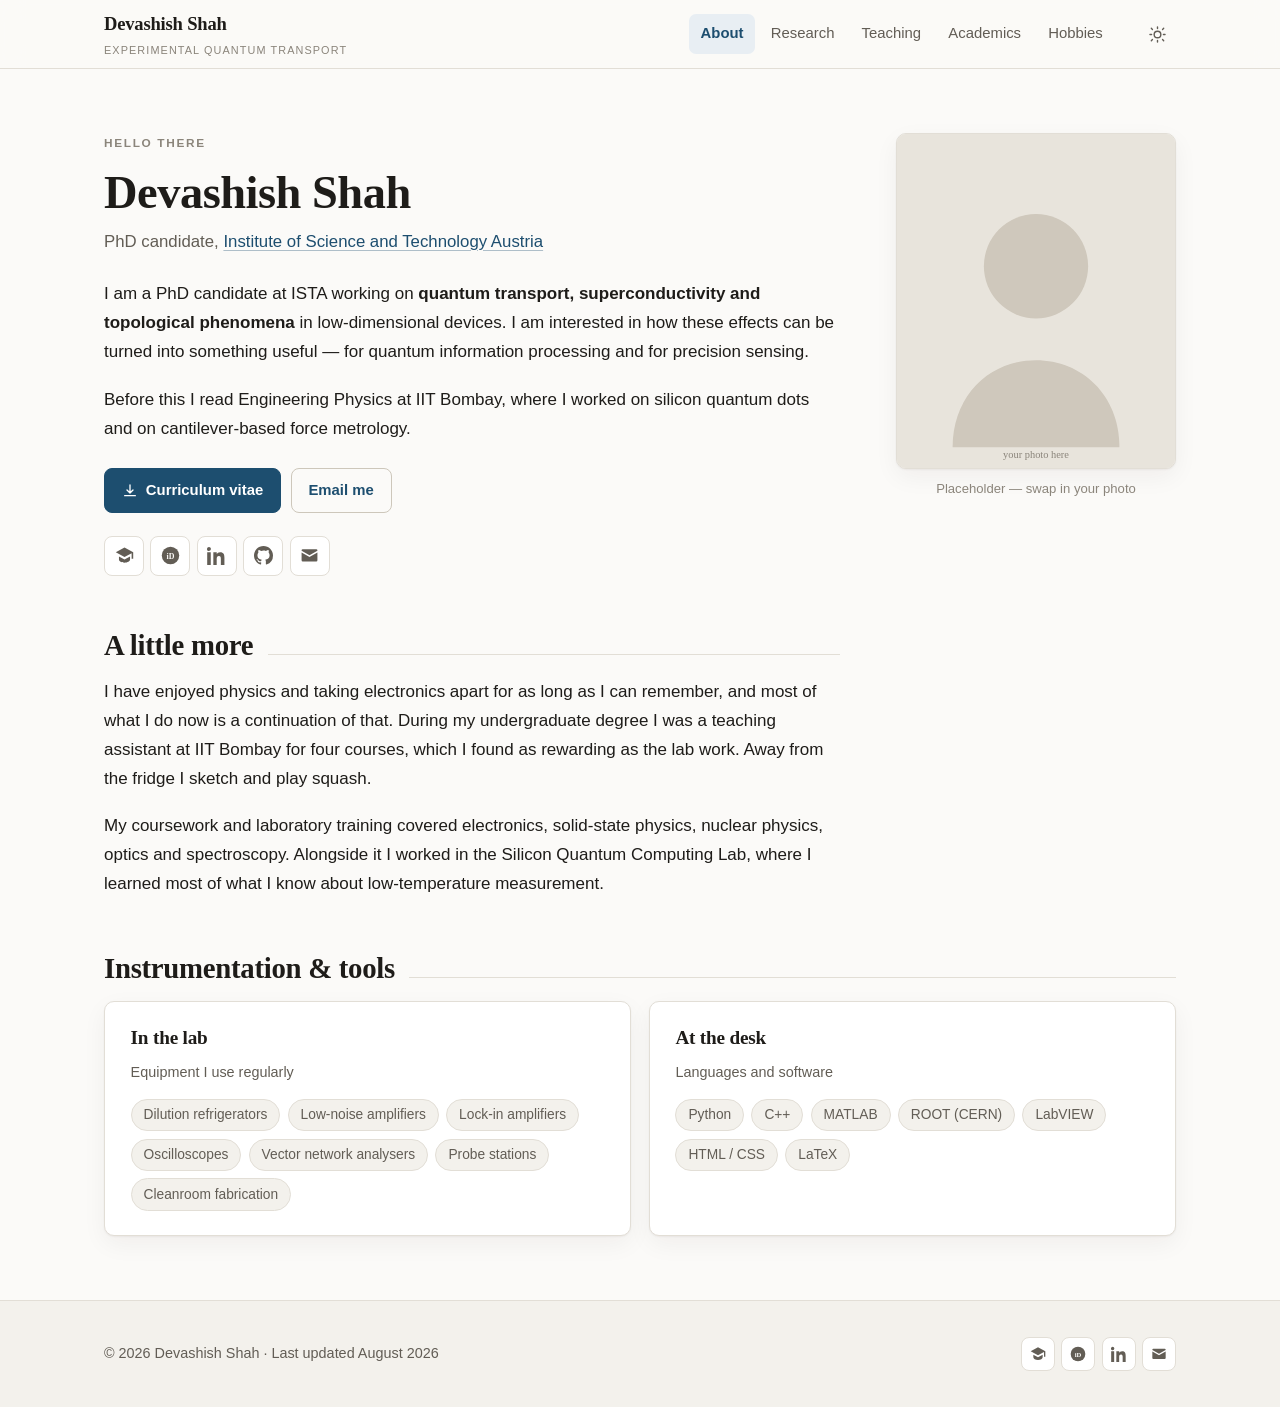
==== commit e4616c01: "Add files via upload" ====
--- a/index.html
+++ b/index.html
@@ -1,22 +1,87 @@
 <!DOCTYPE html>
+<!--
+  ============================================================================
+  index.html — the About page, and the front door of the site.
+
+  HOW THIS FILE IS PUT TOGETHER
+  Every page on this site has the same four parts, in the same order:
+
+      1. <head>     settings, title, links to the stylesheet and icon
+      2. <header>   the top bar: name, menu, dark-mode button
+      3. <main>     the actual content of this page  ← you edit here, mostly
+      4. <footer>   copyright line and social icons
+
+  Parts 2 and 4 are IDENTICAL on all five pages. If you change one, change all
+  five, or the menu will disagree with itself.
+
+  HOW TO READ THE MARKUP
+  Text lives between tags. <p>Hello</p> puts the word "Hello" in a paragraph.
+  The tags are the structure; the words between them are yours to change.
+  Anything between <!- - and - -> is a comment: invisible on the page, there
+  purely to explain things. You can delete comments freely.
+
+  WHERE TO EDIT
+  Search this file for  EDIT  and you will land on every spot meant to change.
+  ============================================================================
+-->
 <html lang="en" data-theme="light">
+<!--   ↑ lang="en" tells browsers and screen readers the page is in English.
+       ↑ data-theme is the light/dark switch. Don't set it by hand — the little
+         script at the bottom of <head> sets it before the page draws. -->
+
 <head>
+<!-- ==========================================================================
+     HEAD — page settings. None of this appears on the page itself; it tells
+     the browser, Google and social networks what this page is.
+     ========================================================================== -->
+
 <meta charset="utf-8">
+<!-- Character encoding. Leave this alone — it is what makes é, ü and — work. -->
+
 <meta name="viewport" content="width=device-width, initial-scale=1">
+<!-- Makes the page fit phone screens. Removing this breaks mobile entirely. -->
+
 <title>Devashish Shah — About</title>
-<meta name="description" content="Devashish Shah — PhD candidate working on quantum transport, superconductivity, and quantum computing.">
+<!-- EDIT: shows in the browser tab and as the headline in Google results.
+     Keep the pattern "Page — Your Name" so every tab is identifiable. -->
+
+<meta name="description" content="Devashish Shah — PhD candidate working on quantum transport, superconductivity and topological phenomena.">
+<!-- EDIT: the grey summary line under your title in Google results.
+     Aim for 150 characters or so; longer gets cut off. -->
+
 <meta name="author" content="Devashish Shah">
 
-<!-- Open Graph / social preview. EDIT: set the absolute URL once you know your domain. -->
+<!-- Open Graph: controls the preview card when someone shares a link to this
+     page on Slack, Twitter, WhatsApp, LinkedIn and so on.
+     EDIT og:image to a real photo (1200×630 px works best) once you have one.
+     Note: for the preview image to work on most platforms this must be a FULL
+     address, e.g. https://devashish-shah.github.io/assets/img/preview.jpg —
+     a relative path like the one below often will not be picked up. -->
 <meta property="og:type" content="website">
 <meta property="og:title" content="Devashish Shah">
-<meta property="og:description" content="PhD candidate — quantum transport, superconductivity, and quantum computing.">
+<meta property="og:description" content="PhD candidate — quantum transport, superconductivity and topological phenomena.">
 <meta property="og:image" content="assets/img/portrait.svg">
 
 <link rel="icon" href="assets/img/favicon.svg" type="image/svg+xml">
+<!-- The little icon in the browser tab. EDIT assets/img/favicon.svg to change
+     the "DS" monogram or its colour. -->
+
 <link rel="stylesheet" href="assets/css/style.css">
-
-<!-- Sets the theme before first paint so there is no light/dark flash. -->
+<!-- Every visual decision — colours, fonts, spacing, layout — lives in that
+     one file. This line is what connects it. If the page ever loads as plain
+     black text on white, this file is missing or the path is wrong. -->
+
+<!-- ==========================================================================
+     THEME SCRIPT — must stay here, inside <head>, and must stay inline.
+
+     Why: it runs before the browser draws anything. If it lived at the bottom
+     of the page with the other script, a dark-mode visitor would see a white
+     flash first. Reading the saved choice here avoids that.
+
+     What it does: use the saved choice if there is one; otherwise follow the
+     visitor's system setting; if storage is blocked (private browsing), fall
+     through to light and carry on rather than erroring.
+     ========================================================================== -->
 <script>
 (function () {
   try {
@@ -27,17 +92,46 @@
 })();
 </script>
 </head>
+
 <body>
+
 <a class="skip-link" href="#main">Skip to content</a>
-
-<!-- ======================= HEADER (identical on every page) ======================= -->
+<!-- Invisible until focused with the Tab key. Lets keyboard and screen-reader
+     users jump past the menu straight to the content. Keep it as the first
+     thing in <body>. -->
+
+
+<!-- ==========================================================================
+     HEADER — the bar across the top.
+
+     ⚠ THIS BLOCK IS IDENTICAL ON ALL FIVE PAGES. To change the menu, change
+     it here, then copy this whole <header>…</header> into the other four
+     files. Otherwise the menu will differ depending on which page you're on.
+
+     Note there is no "current page" class to set: assets/js/main.js works out
+     which page you're on and highlights the right link automatically. Adding a
+     page means adding one <li> here (and in the other four files) — nothing else.
+     ========================================================================== -->
 <header class="site-header">
   <div class="wrap">
+  <!-- .wrap is the container that keeps content from touching the screen
+       edges and stops it sprawling on wide monitors. Used on every section. -->
+
+    <!-- Your name, top left. Clicking it returns to the homepage. -->
     <a class="brand" href="index.html">
       Devashish Shah
       <span class="brand-sub">Experimental quantum transport</span>
+      <!-- EDIT: the small grey line under your name. A few words on what you
+           do. Delete this <span> entirely if you prefer just the name. -->
     </a>
 
+    <!-- ------------------------------------------------------------------
+         THE MENU
+         To add a page: copy one <li> line, change the filename and the label.
+         To remove a page: delete its <li> line.
+         To reorder: move the <li> lines around.
+         The href must match the filename exactly, capitals included.
+         ------------------------------------------------------------------ -->
     <nav class="nav" id="primary-nav" aria-label="Primary">
       <ul>
         <li><a href="index.html">About</a></li>
@@ -48,6 +142,8 @@
       </ul>
     </nav>
 
+    <!-- The hamburger button. Hidden on desktop, appears under 760px wide.
+         The three lines are drawn by the <path> below, not an image file. -->
     <button class="icon-btn nav-toggle" data-nav-toggle type="button"
             aria-expanded="false" aria-controls="primary-nav" aria-label="Toggle menu">
       <svg viewBox="0 0 24 24" fill="none" stroke="currentColor" stroke-width="2" stroke-linecap="round" aria-hidden="true">
@@ -55,6 +151,8 @@
       </svg>
     </button>
 
+    <!-- The light/dark button. It holds both icons; CSS shows whichever
+         matches the current theme and hides the other. -->
     <div class="header-tools">
       <button class="icon-btn" data-theme-toggle type="button" aria-label="Switch to dark theme" aria-pressed="false">
         <svg class="icon-sun" viewBox="0 0 24 24" fill="none" stroke="currentColor" stroke-width="1.8" stroke-linecap="round" aria-hidden="true">
@@ -66,49 +164,102 @@
         </svg>
       </button>
     </div>
+
   </div>
 </header>
 
+
+<!-- ==========================================================================
+     MAIN — everything below here is specific to the About page.
+     ========================================================================== -->
 <main id="main" class="wrap">
 
-  <!-- ======================= HERO ======================= -->
+  <!-- ------------------------------------------------------------------------
+       HERO — name, one-line affiliation, short intro, buttons, social icons,
+       and your photo on the right.
+
+       On screens narrower than 860px the photo automatically moves above the
+       text. You don't have to do anything for that to happen.
+       ------------------------------------------------------------------------ -->
   <section class="hero">
+
     <div class="hero-text">
+
       <p class="eyebrow">Hello there</p>
+      <!-- EDIT: the small uppercase line above your name. Or delete the line. -->
+
       <h1>Devashish Shah</h1>
+      <!-- EDIT. There should be exactly one <h1> per page — it's the page's
+           title as far as Google and screen readers are concerned. -->
+
       <p class="affil">
         PhD candidate, <a href="https://ista.ac.at" target="_blank" rel="noopener">Institute of Science and Technology Austria</a>
       </p>
-
-      <!-- EDIT: one or two sentences. This is the first thing anyone reads. -->
+      <!-- EDIT: your role and institution.
+           target="_blank" opens the link in a new tab; rel="noopener" is a
+           security precaution that should always accompany it. -->
+
+      <!-- EDIT: the opening paragraph — the first thing anyone actually reads.
+           Two or three sentences. <strong>…</strong> makes text bold; use it
+           sparingly, for the words you'd want someone skimming to catch. -->
       <p>
-        I am a PhD candidate at ISTA working on <strong>quantum transport, superconductivity, and
-        quantum computing</strong> in low-dimensional devices.
+        I am a PhD candidate at ISTA working on <strong>quantum transport, superconductivity and
+        topological phenomena</strong> in low-dimensional devices. I am interested in how these
+        effects can be turned into something useful — for quantum information processing and for
+        precision sensing.
       </p>
+
+      <!-- EDIT: second paragraph, or delete this <p> block if one is enough. -->
       <p>
-        Before this, I studied Engineering Physics at IIT Bombay, where I worked on transport measurements in Gallium Arsenide and Silicon quantum dots.
-        I also worked on cantilever-based force metrology.
+        Before this I read Engineering Physics at IIT Bombay, where I worked on silicon quantum dots
+        and on cantilever-based force metrology.
       </p>
 
+      <!-- ----------------------------------------------------------------
+           BUTTONS
+           class="btn"        → filled, for the one main action
+           class="btn btn-ghost" → outlined, for secondary actions
+           Add a button by copying an <a> block; remove one by deleting it.
+           ---------------------------------------------------------------- -->
       <div class="btn-row">
-        <!-- EDIT: drop your CV pdf into assets/files/ and point this at it. -->
+
         <a class="btn" href="assets/files/CV.pdf">
+          <!-- EDIT: this points at assets/files/CV.pdf. Upload your real CV
+               with exactly that name and this link needs no changing.
+               The <svg> below is the little download arrow. -->
           <svg viewBox="0 0 24 24" fill="none" stroke="currentColor" stroke-width="2" stroke-linecap="round" stroke-linejoin="round" aria-hidden="true">
             <path d="M12 3v12m0 0l-4.5-4.5M12 15l4.5-4.5M4 19h16"/>
           </svg>
           Curriculum vitae
         </a>
-        <!-- EDIT: your institutional email. -->
+
         <a class="btn btn-ghost" href="mailto:devashish.shah@ista.ac.at">Email me</a>
+        <!-- EDIT: your real email, in TWO places — after mailto: and again in
+             the social icons below. mailto: opens the visitor's mail app. -->
+
       </div>
 
-      <!-- ======================= SOCIAL / ACADEMIC LINKS ======================= -->
+      <!-- ----------------------------------------------------------------
+           SOCIAL / ACADEMIC ICONS
+
+           Each <li> is one icon. The <svg> inside is the drawing itself —
+           you never need to touch those long "d=" strings; they are just
+           coordinates. What you DO edit is the href, and the aria-label
+           (which is what a screen reader announces).
+
+           To remove an icon, delete its whole <li>…</li>.
+           These same icons appear again in the footer — change both.
+           ---------------------------------------------------------------- -->
       <ul class="social">
+
+        <!-- Google Scholar -->
         <li>
           <a href="https://scholar.google.com/citations?user=hYPi2G2QTI0C&amp;hl=en" target="_blank" rel="noopener" aria-label="Google Scholar" title="Google Scholar">
             <svg viewBox="0 0 24 24" aria-hidden="true"><path d="M12 2 1 8l11 6 9-4.9V16h2V8L12 2zM5 13.2V17c0 2.2 3.1 4 7 4s7-1.8 7-4v-3.8l-7 3.8-7-3.8z"/></svg>
           </a>
         </li>
+
+        <!-- ORCID -->
         <li>
           <a href="https://orcid.org/0009-0007-5829-7707" target="_blank" rel="noopener" aria-label="ORCID" title="ORCID">
             <svg viewBox="0 0 24 24" aria-hidden="true">
@@ -117,39 +268,70 @@
             </svg>
           </a>
         </li>
+
+        <!-- LinkedIn -->
         <li>
           <a href="https://www.linkedin.com/in/devashish-shah-937392216" target="_blank" rel="noopener" aria-label="LinkedIn" title="LinkedIn">
             <svg viewBox="0 0 24 24" aria-hidden="true"><path d="M4.98 3.5A2.5 2.5 0 1 1 0 3.5a2.5 2.5 0 0 1 4.98 0zM.25 8h4.5v16H.25V8zM8 8h4.3v2.2h.06c.6-1.14 2.06-2.34 4.24-2.34 4.54 0 5.4 2.99 5.4 6.87V24h-4.5v-7.35c0-1.75-.03-4-2.44-4-2.44 0-2.81 1.9-2.81 3.87V24H8V8z"/></svg>
           </a>
         </li>
+
+        <!-- GitHub — EDIT: https://github.com/Devashish-Shah -->
         <li>
-          <!-- EDIT: your GitHub handle. -->
           <a href="https://github.com/" target="_blank" rel="noopener" aria-label="GitHub" title="GitHub">
             <svg viewBox="0 0 16 16" aria-hidden="true"><path d="M8 0C3.58 0 0 3.58 0 8c0 3.54 2.29 6.53 5.47 7.59.4.07.55-.17.55-.38 0-.19-.01-.82-.01-1.49-2.01.37-2.53-.49-2.69-.94-.09-.23-.48-.94-.82-1.13-.28-.15-.68-.52-.01-.53.63-.01 1.08.58 1.23.82.72 1.21 1.87.87 2.33.66.07-.52.28-.87.51-1.07-1.78-.2-3.64-.89-3.64-3.95 0-.87.31-1.59.82-2.15-.08-.2-.36-1.02.08-2.12 0 0 .67-.21 2.2.82a7.6 7.6 0 0 1 2-.27c.68 0 1.36.09 2 .27 1.53-1.04 2.2-.82 2.2-.82.44 1.1.16 1.92.08 2.12.51.56.82 1.27.82 2.15 0 3.07-1.87 3.75-3.65 3.95.29.25.54.73.54 1.48 0 1.07-.01 1.93-.01 2.2 0 .21.15.46.55.38A8.01 8.01 0 0 0 16 8c0-4.42-3.58-8-8-8z"/></svg>
           </a>
         </li>
+
+        <!-- Email — EDIT the address -->
         <li>
           <a href="mailto:devashish.shah@ista.ac.at" aria-label="Email" title="Email">
             <svg viewBox="0 0 24 24" aria-hidden="true"><path d="M2 5.5A1.5 1.5 0 0 1 3.5 4h17A1.5 1.5 0 0 1 22 5.5v.4l-10 5.7-10-5.7v-.4zm0 2.7V18a1.5 1.5 0 0 0 1.5 1.5h17A1.5 1.5 0 0 0 22 18V8.2l-9.5 5.4a1 1 0 0 1-1 0L2 8.2z"/></svg>
           </a>
         </li>
+
       </ul>
     </div>
 
+    <!-- ------------------------------------------------------------------
+         YOUR PHOTO
+         Upload a real photo to assets/img/ and change src below.
+
+         width and height should match the real pixel dimensions of your
+         image. They don't set the display size (CSS does that) — they tell
+         the browser the shape in advance so the page doesn't jump around
+         while the photo loads. Getting them slightly wrong is harmless.
+
+         alt is what a screen reader reads out, and what shows if the image
+         fails to load. Describe the picture, don't just write "photo".
+         ------------------------------------------------------------------ -->
     <div class="hero-photo">
       <figure>
-        <!-- EDIT: replace with a photo of yourself, ~800px wide, in assets/img/ -->
         <img src="assets/img/portrait.svg" alt="Portrait of Devashish Shah" width="800" height="960">
         <figcaption>Placeholder — swap in your photo</figcaption>
+        <!-- EDIT or delete this <figcaption> line. Most people delete it. -->
       </figure>
     </div>
+
   </section>
 
-  <!-- ======================= ABOUT ======================= -->
+
+  <!-- ------------------------------------------------------------------------
+       A LITTLE MORE — plain prose.
+
+       class="prose" caps the line length at a comfortable reading width.
+       Without it, text would stretch the full width of a large monitor and
+       become genuinely harder to read.
+
+       To add a paragraph, copy a <p>…</p> block.
+       ------------------------------------------------------------------------ -->
   <section class="section prose">
+
     <h2 class="section-title">A little more</h2>
-
-    <!-- EDIT: this is the "personal background" paragraph from your old site. -->
+    <!-- EDIT the heading. class="section-title" draws the thin rule that
+         runs from the end of the words to the right margin. -->
+
+    <!-- EDIT -->
     <p>
       I have enjoyed physics and taking electronics apart for as long as I can remember, and most of
       what I do now is a continuation of that. During my undergraduate degree I was a teaching
@@ -157,22 +339,39 @@
       the fridge I sketch and play squash.
     </p>
 
-    <!-- EDIT: the undergraduate paragraph. -->
+    <!-- EDIT -->
     <p>
       My coursework and laboratory training covered electronics, solid-state physics, nuclear
       physics, optics and spectroscopy. Alongside it I worked in the Silicon Quantum Computing Lab,
       where I learned most of what I know about low-temperature measurement.
     </p>
+
   </section>
 
-  <!-- ======================= SKILLS ======================= -->
+
+  <!-- ------------------------------------------------------------------------
+       INSTRUMENTATION & TOOLS — two cards side by side.
+
+       class="card-grid" arranges cards in a row and, when the screen is too
+       narrow, stacks them. You never set the number of columns: add a third
+       card and the grid works it out. Add a fourth and it wraps.
+
+       class="pills" turns a plain list into those rounded tags.
+       Each skill is one <li>. Add and delete freely.
+       ------------------------------------------------------------------------ -->
   <section class="section">
+
     <h2 class="section-title">Instrumentation &amp; tools</h2>
+    <!-- Note "&amp;" rather than a bare "&". In HTML the ampersand starts a
+         special character, so it has to be written out. It displays as "&". -->
+
     <div class="card-grid">
+
+      <!-- CARD 1 — copy this whole <div class="card">…</div> to add another -->
       <div class="card">
         <h3>In the lab</h3>
         <p class="meta">Equipment I use regularly</p>
-        <!-- EDIT: add or remove pills freely. -->
+        <!-- class="meta" = small grey subtitle text -->
         <ul class="pills">
           <li>Dilution refrigerators</li>
           <li>Low-noise amplifiers</li>
@@ -183,6 +382,8 @@
           <li>Cleanroom fabrication</li>
         </ul>
       </div>
+
+      <!-- CARD 2 -->
       <div class="card">
         <h3>At the desk</h3>
         <p class="meta">Languages and software</p>
@@ -191,29 +392,65 @@
           <li>C++</li>
           <li>MATLAB</li>
           <li>ROOT&nbsp;(CERN)</li>
+          <!-- &nbsp; is a "non-breaking space": it stops the line wrapping
+               between ROOT and (CERN). Handy for things that belong together. -->
           <li>LabVIEW</li>
           <li>HTML / CSS</li>
           <li>LaTeX</li>
         </ul>
       </div>
+
     </div>
   </section>
 
+  <!-- ------------------------------------------------------------------------
+       WANT ANOTHER SECTION? Copy this skeleton and fill it in:
+
+       <section class="section prose">
+         <h2 class="section-title">Your heading</h2>
+         <p>Your text.</p>
+       </section>
+
+       Drop "prose" if the content should use the full page width (cards,
+       grids, galleries); keep it for paragraphs of text.
+       ------------------------------------------------------------------------ -->
+
 </main>
 
-<!-- ======================= FOOTER (identical on every page) ======================= -->
+
+<!-- ==========================================================================
+     FOOTER
+
+     ⚠ IDENTICAL ON ALL FIVE PAGES — change it here, then copy into the others.
+
+     The year updates itself: <span data-year> is filled in by main.js each
+     time the page loads, so the copyright never goes stale. The "2026"
+     inside it is only a fallback for visitors with JavaScript disabled.
+     ========================================================================== -->
 <footer class="site-footer">
   <div class="wrap">
+
     <p>&copy; <span data-year>2026</span> Devashish Shah · Last updated August 2026</p>
+    <!-- EDIT: "&copy;" prints ©. Update the "Last updated" date when you make
+         a real change, or delete that part if you'd rather not track it. -->
+
+    <!-- Same icons as the hero, at a smaller size. Keep the two sets in sync. -->
     <ul class="social">
       <li><a href="https://scholar.google.com/citations?user=hYPi2G2QTI0C&amp;hl=en" target="_blank" rel="noopener" aria-label="Google Scholar"><svg viewBox="0 0 24 24" aria-hidden="true"><path d="M12 2 1 8l11 6 9-4.9V16h2V8L12 2zM5 13.2V17c0 2.2 3.1 4 7 4s7-1.8 7-4v-3.8l-7 3.8-7-3.8z"/></svg></a></li>
       <li><a href="https://orcid.org/0009-0007-5829-7707" target="_blank" rel="noopener" aria-label="ORCID"><svg viewBox="0 0 24 24" aria-hidden="true"><circle cx="12" cy="12" r="11"/><text x="12" y="16.4" text-anchor="middle" font-family="Georgia, serif" font-size="10" font-weight="700" fill="var(--bg)">iD</text></svg></a></li>
       <li><a href="https://www.linkedin.com/in/devashish-shah-937392216" target="_blank" rel="noopener" aria-label="LinkedIn"><svg viewBox="0 0 24 24" aria-hidden="true"><path d="M4.98 3.5A2.5 2.5 0 1 1 0 3.5a2.5 2.5 0 0 1 4.98 0zM.25 8h4.5v16H.25V8zM8 8h4.3v2.2h.06c.6-1.14 2.06-2.34 4.24-2.34 4.54 0 5.4 2.99 5.4 6.87V24h-4.5v-7.35c0-1.75-.03-4-2.44-4-2.44 0-2.81 1.9-2.81 3.87V24H8V8z"/></svg></a></li>
       <li><a href="mailto:devashish.shah@ista.ac.at" aria-label="Email"><svg viewBox="0 0 24 24" aria-hidden="true"><path d="M2 5.5A1.5 1.5 0 0 1 3.5 4h17A1.5 1.5 0 0 1 22 5.5v.4l-10 5.7-10-5.7v-.4zm0 2.7V18a1.5 1.5 0 0 0 1.5 1.5h17A1.5 1.5 0 0 0 22 18V8.2l-9.5 5.4a1 1 0 0 1-1 0L2 8.2z"/></svg></a></li>
     </ul>
+
   </div>
 </footer>
 
 <script src="assets/js/main.js"></script>
+<!-- Loaded last, after the content, so the page appears as fast as possible.
+     Handles: the dark-mode button, the mobile menu, highlighting the current
+     page in the nav, the photo lightbox, and the year in the footer.
+     Nothing here is required for reading the site — with JavaScript off, all
+     the text, images and links still work. -->
+
 </body>
 </html>
--- a/assets/css/style.css
+++ b/assets/css/style.css
@@ -1,48 +1,119 @@
-/* ==========================================================================
-   Devashish Shah — personal site
-   Single stylesheet shared by every page.
-
-   Contents
-   1.  Design tokens (colours, type, spacing)  — edit here to restyle the site
-   2.  Base & typography
-   3.  Layout helpers
-   4.  Header / navigation
-   5.  Hero (About page)
-   6.  Content blocks: prose, cards, lists, tables, pills
-   7.  Publications
-   8.  Gallery + lightbox
-   9.  Footer
-   10. Responsive
-   ========================================================================== */
-
-/* 1. Design tokens ------------------------------------------------------ */
+/* ============================================================================
+   style.css — every visual decision on the site lives in this one file.
+
+   HOW CSS WORKS, IN THREE LINES
+     selector { property: value; }
+   The selector picks elements; the properties change how they look.
+   ".card" targets elements with class="card". "h2" targets every <h2>.
+   A dot means class, no dot means the tag itself, a space means "inside".
+
+   HOW THIS FILE IS ORGANISED
+     1.  Design tokens ....... the colours, fonts and sizes. START HERE.
+     2.  Base & typography ... defaults for text, links, headings
+     3.  Layout helpers ...... containers and section spacing
+     4.  Header / navigation . the top bar
+     5.  Hero ................ the About page's opening block
+     6.  Content blocks ...... buttons, cards, pills, lists, timelines
+     7.  Publications ........ the paper entries on the Research page
+     8.  Gallery + lightbox .. the Hobbies page
+     9.  Footer
+     10. Responsive .......... the phone and tablet adjustments
+
+   THE 90% CASE
+   If you want to change how the site looks, section 1 is probably enough.
+   Change --accent and every link, button and highlight follows.
+
+   A WARNING ABOUT ORDER
+   When two rules target the same thing, the LATER one wins. So if you add
+   something at the bottom of this file it will override what came before.
+   That is occasionally useful and frequently the cause of "why isn't my
+   change working" — check whether something below is overriding you.
+   ============================================================================ */
+
+
+/* ============================================================================
+   1. DESIGN TOKENS
+   ============================================================================
+   Everything below is a variable. Defining a colour once here and referring
+   to it everywhere else means you change it in ONE place and the whole site
+   follows — rather than hunting for forty copies of the same hex code.
+
+   Syntax: --name: value;   defines it.
+           var(--name)      uses it.
+
+   :root means "the whole document", so these apply everywhere.
+   ============================================================================ */
 
 :root {
-  /* Light theme */
-  --bg:            #fbfaf8;
-  --bg-soft:       #f3f1ec;
-  --surface:       #ffffff;
-  --border:        #e2ded6;
-  --border-strong: #cdc7bb;
-  --text:          #1e1c19;
-  --text-muted:    #625d55;
-  --text-faint:    #8b857b;
-  --accent:        #1d4e6f;   /* deep slate blue — the single accent colour */
-  --accent-soft:   #e8eef3;
-  --accent-hover:  #14384f;
+  /* ---- LIGHT THEME COLOURS -------------------------------------------------
+     These are deliberately not pure white and pure black. #fbfaf8 instead of
+     #ffffff and #1e1c19 instead of #000000 lowers the glare and reads as
+     warmer and more considered. It's the single easiest thing to get right. */
+
+  --bg:            #fbfaf8;   /* page background — a warm off-white          */
+  --bg-soft:       #f3f1ec;   /* slightly darker: footer, pills, code        */
+  --surface:       #ffffff;   /* cards — lifted above the page background    */
+  --border:        #e2ded6;   /* hairlines and card outlines                 */
+  --border-strong: #cdc7bb;   /* a more visible border, for outlined buttons */
+
+  --text:          #1e1c19;   /* body text and headings                      */
+  --text-muted:    #625d55;   /* secondary text: subtitles, captions         */
+  --text-faint:    #8b857b;   /* tertiary: labels, dates, the eyebrow line   */
+
+  --accent:        #1d4e6f;   /* THE colour. Links, buttons, highlights.
+                                 One accent, used consistently, is what makes
+                                 a site look designed rather than decorated.
+                                 Try #6b4423 (brown), #2d5a3d (green) or
+                                 #5b3a70 (plum) if blue isn't to your taste. */
+  --accent-soft:   #e8eef3;   /* a pale wash of the accent, for backgrounds  */
+  --accent-hover:  #14384f;   /* the accent, darkened, for hover states      */
+
   --shadow:        0 1px 2px rgba(30, 28, 25, .05), 0 8px 24px rgba(30, 28, 25, .05);
-
-  /* Type */
+  /* Two shadows layered: a tight one for the edge, a wide soft one for depth.
+     Both very faint. A heavy shadow is the fastest way to look dated. */
+
+  /* ---- TYPE ----------------------------------------------------------------
+     Each of these is a FALLBACK STACK, read left to right: the browser uses
+     the first font it finds installed. No web fonts are downloaded, which is
+     why this site loads instantly and works offline. The trade-off is that
+     it looks slightly different on a Mac and a PC — both fine, not identical. */
+
   --font-serif: "Iowan Old Style", "Palatino Linotype", Palatino, "Book Antiqua", Georgia, serif;
+  /* Headings. Serif for headings + sans for body is the classic academic pairing. */
+
   --font-sans:  ui-sans-serif, -apple-system, BlinkMacSystemFont, "Segoe UI", Inter, Roboto, "Helvetica Neue", Arial, sans-serif;
+  /* Body text. "ui-sans-serif" and "-apple-system" mean "whatever this
+     operating system uses for its own interface" — so it always feels native. */
+
   --font-mono:  ui-monospace, SFMono-Regular, "SF Mono", Menlo, Consolas, monospace;
-
-  /* Metrics */
-  --measure:  72rem;   /* page max width  */
-  --prose:    46rem;   /* comfortable reading width */
-  --radius:   10px;
-  --step:     1.5rem;
-}
+  /* Fixed width. Used for course codes and date tags. */
+
+  /* ---- METRICS -------------------------------------------------------------
+     rem = a multiple of the browser's base font size (normally 16px).
+     So 72rem ≈ 1152px. Using rem rather than px means the layout scales
+     properly for someone who has increased their default text size. */
+
+  --measure:  72rem;   /* how wide the page gets before it stops growing   */
+  --prose:    46rem;   /* how wide a paragraph gets — about 75 characters,
+                          which is the comfortable maximum for reading     */
+  --radius:   10px;    /* corner rounding on cards and images              */
+  --step:     1.5rem;  /* a spacing unit (currently unused; here if you
+                          want to standardise your own spacing)            */
+}
+
+
+/* ---- DARK THEME -----------------------------------------------------------
+   The same variable names with different values. When main.js sets
+   data-theme="dark" on the <html> element, these take over and every rule in
+   the rest of the file follows automatically — nothing else has to know that
+   dark mode exists. That is the entire reason for using variables.
+
+   Notes on the choices:
+   • The background is #14161a, not black. Pure black next to white text
+     causes visible halation and is tiring to read.
+   • The accent gets LIGHTER (#7fb3d5), not darker. A dark blue on a dark grey
+     is unreadable; dark backgrounds need light accents.
+   • Shadows get stronger, because a faint shadow is invisible on dark. */
 
 [data-theme="dark"] {
   --bg:            #14161a;
@@ -59,86 +130,144 @@
   --shadow:        0 1px 2px rgba(0, 0, 0, .3), 0 8px 24px rgba(0, 0, 0, .28);
 }
 
-/* 2. Base & typography -------------------------------------------------- */
+
+/* ============================================================================
+   2. BASE & TYPOGRAPHY — the defaults everything else builds on
+   ============================================================================ */
 
 *, *::before, *::after { box-sizing: border-box; }
+/* The single most useful line in any stylesheet. It makes "width: 300px" mean
+   the element is 300px wide INCLUDING its padding and border, rather than
+   300px plus padding plus border. Without it, sizing is a constant fight. */
 
 html {
-  scroll-behavior: smooth;
-  -webkit-text-size-adjust: 100%;
-}
-
+  scroll-behavior: smooth;      /* jump links glide rather than teleport */
+  -webkit-text-size-adjust: 100%;  /* stops iOS inflating text in landscape */
+}
+
+/* Some people get motion sickness from animation, and set a system
+   preference asking sites not to move. This honours it. */
 @media (prefers-reduced-motion: reduce) {
   html { scroll-behavior: auto; }
   *, *::before, *::after { animation-duration: .01ms !important; transition-duration: .01ms !important; }
 }
 
 body {
-  margin: 0;
+  margin: 0;                    /* browsers add a default margin; remove it */
   background: var(--bg);
   color: var(--text);
   font-family: var(--font-sans);
-  font-size: 1.0625rem;
-  line-height: 1.7;
+  font-size: 1.0625rem;         /* 17px — slightly larger than the 16px
+                                   default, which is a touch small for prose */
+  line-height: 1.7;             /* space between lines. 1.5–1.8 is the
+                                   readable range; tighter feels cramped */
   -webkit-font-smoothing: antialiased;
   transition: background-color .2s ease, color .2s ease;
-}
+  /* ↑ makes the light/dark switch fade over 0.2s instead of snapping */
+}
+
+/* ---- HEADINGS --------------------------------------------------------------
+   All four share the serif face and tight line spacing; only the size differs.
+   h4 is the exception — it drops back to the sans face, because at that size
+   a serif starts to look like body text rather than a heading. */
 
 h1, h2, h3, h4 {
   font-family: var(--font-serif);
   font-weight: 600;
-  line-height: 1.25;
-  letter-spacing: -.01em;
+  line-height: 1.25;            /* tighter than body text: big text needs
+                                   less breathing room between lines */
+  letter-spacing: -.01em;       /* a fraction tighter — large serif type
+                                   looks loose at default spacing */
   color: var(--text);
   margin: 0 0 .5em;
 }
 
+/* clamp(min, preferred, max) is fluid sizing: the heading grows with the
+   window between the two limits, so it's never tiny on a phone or absurd on
+   a 32-inch monitor. The "vw" in the middle means "% of viewport width". */
 h1 { font-size: clamp(2rem, 1.4rem + 2.2vw, 2.9rem); }
 h2 { font-size: clamp(1.45rem, 1.2rem + 1vw, 1.8rem); margin-top: 2.5rem; }
 h3 { font-size: 1.2rem; margin-top: 1.75rem; }
 h4 { font-size: 1.02rem; font-family: var(--font-sans); font-weight: 650; margin-top: 1.25rem; }
 
-p  { margin: 0 0 1.1em; }
-a  { color: var(--accent); text-decoration-color: color-mix(in srgb, var(--accent) 35%, transparent); text-underline-offset: 3px; }
+p  { margin: 0 0 1.1em; }   /* space below each paragraph, none above, so
+                               spacing never doubles up between elements */
+
+a  {
+  color: var(--accent);
+  text-decoration-color: color-mix(in srgb, var(--accent) 35%, transparent);
+  /* ↑ the underline at 35% opacity: present, but not shouting. It goes to
+       full strength on hover, below. */
+  text-underline-offset: 3px;  /* drops the underline clear of the letters */
+}
 a:hover { color: var(--accent-hover); text-decoration-color: currentColor; }
 
 strong { font-weight: 650; }
 small  { font-size: .875rem; color: var(--text-muted); }
 code   { font-family: var(--font-mono); font-size: .875em; background: var(--bg-soft); padding: .12em .38em; border-radius: 4px; }
 hr     { border: 0; border-top: 1px solid var(--border); margin: 2.5rem 0; }
-img    { max-width: 100%; height: auto; display: block; }
-
+
+img {
+  max-width: 100%;   /* never let an image overflow its container */
+  height: auto;      /* keep the proportions when it shrinks */
+  display: block;    /* removes the mysterious few pixels of gap underneath
+                        images, which is caused by them being treated as text */
+}
+
+/* The focus ring: what you see when tabbing through the page with a keyboard.
+   :focus-VISIBLE rather than :focus means it appears for keyboard users but
+   not on mouse clicks. Please don't remove this — for keyboard-only users it
+   is the only way to tell where they are on the page. */
 :focus-visible {
   outline: 2px solid var(--accent);
   outline-offset: 3px;
   border-radius: 3px;
 }
 
+/* "Skip to content": parked off-screen until it receives keyboard focus,
+   at which point it slides into view. A small courtesy to screen-reader
+   users, who would otherwise hear the whole menu on every page. */
 .skip-link {
   position: absolute; left: -9999px; top: 0; z-index: 100;
   background: var(--accent); color: #fff; padding: .6rem 1rem; border-radius: 0 0 var(--radius) 0;
 }
 .skip-link:focus { left: 0; }
 
+/* Hides something visually while leaving it readable by screen readers.
+   Not currently used — kept because it's the standard way to label something
+   for assistive tech without showing the label on screen. */
 .visually-hidden {
   position: absolute; width: 1px; height: 1px; margin: -1px;
   padding: 0; overflow: hidden; clip: rect(0 0 0 0); white-space: nowrap; border: 0;
 }
 
-/* 3. Layout helpers ----------------------------------------------------- */
-
+
+/* ============================================================================
+   3. LAYOUT HELPERS
+   ============================================================================ */
+
+/* .wrap is on every major block. It centres content and stops it touching the
+   screen edges. The clamp() gives 1.15rem of side padding on a phone, growing
+   to 2.5rem on a desktop. */
 .wrap {
   width: 100%;
   max-width: var(--measure);
-  margin-inline: auto;
+  margin-inline: auto;              /* auto left and right = centred */
   padding-inline: clamp(1.15rem, 4vw, 2.5rem);
 }
 
 main { padding-block: clamp(2.5rem, 5vw, 4rem) 4rem; }
+/* ↑ two values = top, bottom */
 
 .prose { max-width: var(--prose); }
+/* Put this on any block of running text. Long lines are hard to read: the eye
+   loses its place travelling back to the start of the next one. Leave it OFF
+   for cards, grids and galleries, which should use the full width. */
 
 .page-head { max-width: var(--prose); margin-bottom: 2.5rem; }
+
+/* The small uppercase label above a page title. Letter-spacing is essential
+   on uppercase text — without it the capitals crowd each other. */
 .eyebrow {
   font-family: var(--font-sans);
   font-size: .74rem;
@@ -148,15 +277,17 @@
   color: var(--text-faint);
   margin: 0 0 .7rem;
 }
-.page-head .lede {
-  font-size: 1.15rem;
-  color: var(--text-muted);
-  margin-bottom: 0;
-}
+
+.page-head .lede { font-size: 1.15rem; color: var(--text-muted); margin-bottom: 0; }
+/* Two selectors with a space: "a .lede that is inside a .page-head". */
 
 .section { margin-top: 3.25rem; }
 .section:first-of-type { margin-top: 0; }
-
+/* ↑ no gap above the first section — the page padding already handles it */
+
+/* The heading with a rule trailing off to the right. The trick: make the
+   heading a flex row, then add an empty element after the text that expands
+   to fill whatever space is left. */
 .section-title {
   display: flex;
   align-items: baseline;
@@ -164,27 +295,36 @@
   margin-top: 0;
 }
 .section-title::after {
-  content: "";
-  flex: 1;
+  content: "";              /* required, even when empty, or nothing appears */
+  flex: 1;                  /* "take all the remaining space" */
   height: 1px;
   background: var(--border);
 }
 
-/* 4. Header / navigation ------------------------------------------------ */
+
+/* ============================================================================
+   4. HEADER / NAVIGATION
+   ============================================================================ */
 
 .site-header {
-  position: sticky;
+  position: sticky;   /* stays visible at the top as you scroll */
   top: 0;
-  z-index: 50;
+  z-index: 50;        /* stacking order — keeps it above the page content */
   background: color-mix(in srgb, var(--bg) 88%, transparent);
+  /* ↑ 88% background colour, 12% see-through, so content faintly shows
+       through as it scrolls underneath */
   backdrop-filter: saturate(180%) blur(12px);
+  /* ↑ frosted glass: blurs whatever is behind it. Purely decorative;
+       browsers that don't support it just show the solid colour. */
   border-bottom: 1px solid var(--border);
 }
 
+/* display:flex lays children out in a row. It is the workhorse of this
+   stylesheet — you'll see it a dozen more times below. */
 .site-header .wrap {
   display: flex;
-  align-items: center;
-  gap: 1rem;
+  align-items: center;   /* vertically centre everything in the row */
+  gap: 1rem;             /* space between items, without margins */
   min-height: 68px;
 }
 
@@ -193,13 +333,14 @@
   font-size: 1.16rem;
   font-weight: 600;
   color: var(--text);
-  text-decoration: none;
+  text-decoration: none;   /* no underline on the name */
   letter-spacing: -.01em;
-  white-space: nowrap;
-}
-.brand:hover { color: var(--text); }
+  white-space: nowrap;     /* never break the name across two lines */
+}
+.brand:hover { color: var(--text); }   /* deliberately doesn't change colour */
+
 .brand .brand-sub {
-  display: block;
+  display: block;          /* forces it onto its own line under the name */
   font-family: var(--font-sans);
   font-size: .68rem;
   font-weight: 500;
@@ -210,16 +351,21 @@
 }
 
 .nav { margin-left: auto; }
+/* "margin-left: auto" inside a flex row means "absorb all the spare space on
+   my left", which pushes the menu to the right-hand edge. */
+
 .nav ul {
   display: flex;
   align-items: center;
   gap: .3rem;
-  list-style: none;
+  list-style: none;   /* no bullets */
   margin: 0;
-  padding: 0;
-}
+  padding: 0;         /* browsers indent lists by default; remove it */
+}
+
 .nav a {
-  display: block;
+  display: block;      /* makes the whole padded box clickable, not just the
+                          text — a bigger target is an easier target */
   padding: .45rem .7rem;
   border-radius: 7px;
   font-size: .93rem;
@@ -228,6 +374,10 @@
   white-space: nowrap;
 }
 .nav a:hover { color: var(--text); background: var(--bg-soft); }
+
+/* The current page. main.js adds aria-current="page" to the right link, and
+   this rule styles it. Styling the accessibility attribute directly, rather
+   than a separate class, means there is only one thing to keep correct. */
 .nav a[aria-current="page"] {
   color: var(--accent);
   background: var(--accent-soft);
@@ -236,13 +386,17 @@
 
 .header-tools { display: flex; align-items: center; gap: .35rem; margin-left: .5rem; }
 
+/* The square icon buttons — theme toggle, hamburger. 38px is close to the
+   40-44px minimum that's comfortable to hit with a thumb. */
 .icon-btn {
   display: inline-flex;
   align-items: center;
-  justify-content: center;
+  justify-content: center;   /* centres the icon both ways */
   width: 38px; height: 38px;
   padding: 0;
-  border: 1px solid transparent;
+  border: 1px solid transparent;  /* invisible, but reserves the space so the
+                                     button doesn't jump when the border
+                                     appears on hover */
   border-radius: 8px;
   background: none;
   color: var(--text-muted);
@@ -251,24 +405,36 @@
 .icon-btn:hover { color: var(--text); background: var(--bg-soft); border-color: var(--border); }
 .icon-btn svg { width: 19px; height: 19px; }
 
-/* the toggle swaps which glyph is visible */
+/* THE THEME TOGGLE ICONS
+   Both the sun and the moon sit in the button; CSS shows one and hides the
+   other depending on the theme. No JavaScript needed for the swap — the
+   script only flips data-theme, and these four lines do the rest. */
 [data-theme="dark"] .icon-sun  { display: none; }
 [data-theme="dark"] .icon-moon { display: block; }
 .icon-sun  { display: block; }
 .icon-moon { display: none; }
 
 .nav-toggle { display: none; }
-
-/* 5. Hero (About page) -------------------------------------------------- */
-
+/* The hamburger is hidden by default and switched on in section 10, at the
+   narrow breakpoint. Desktop-first for this one element. */
+
+
+/* ============================================================================
+   5. HERO — the About page's opening block
+   ============================================================================ */
+
+/* CSS Grid, as opposed to flex: two columns, the first flexible, the second a
+   fixed 280px for the photo. "minmax(0, 1fr)" is a standard incantation that
+   stops long words from forcing the column wider than it should be. */
 .hero {
   display: grid;
   grid-template-columns: minmax(0, 1fr) 280px;
   gap: clamp(2rem, 5vw, 3.5rem);
-  align-items: start;
-}
-
-.hero-photo figure { margin: 0; }
+  align-items: start;   /* both columns start at the top, rather than being
+                           vertically centred against each other */
+}
+
+.hero-photo figure { margin: 0; }   /* <figure> has a big default margin */
 .hero-photo img {
   width: 100%;
   border-radius: var(--radius);
@@ -284,24 +450,26 @@
 }
 
 .hero h1 { margin-bottom: .35rem; }
-.hero .affil {
-  font-size: 1.05rem;
-  color: var(--text-muted);
-  margin-bottom: 1.5rem;
-}
+.hero .affil { font-size: 1.05rem; color: var(--text-muted); margin-bottom: 1.5rem; }
 .hero .affil a { font-weight: 500; }
 
-/* 6. Content blocks ----------------------------------------------------- */
+
+/* ============================================================================
+   6. CONTENT BLOCKS — the reusable pieces
+   ============================================================================ */
+
+/* ---- BUTTONS -------------------------------------------------------------- */
 
 .btn {
-  display: inline-flex;
+  display: inline-flex;      /* inline, but able to centre an icon beside text */
   align-items: center;
-  gap: .5rem;
+  gap: .5rem;                /* space between the icon and the label */
   padding: .58rem 1.05rem;
   border-radius: 8px;
   border: 1px solid var(--accent);
   background: var(--accent);
-  color: #fff;
+  color: #fff;               /* literal white: this sits on the accent colour
+                                in both themes, so it must not follow --text */
   font-size: .93rem;
   font-weight: 550;
   text-decoration: none;
@@ -310,16 +478,17 @@
 .btn:hover { background: var(--accent-hover); border-color: var(--accent-hover); color: #fff; }
 .btn svg { width: 16px; height: 16px; }
 
-.btn-ghost {
-  background: transparent;
-  color: var(--accent);
-  border-color: var(--border-strong);
-}
+/* The outlined variant. class="btn btn-ghost" applies both: .btn sets the
+   shape and spacing, .btn-ghost overrides the colours. Building variants by
+   overriding a base class keeps them consistent. */
+.btn-ghost { background: transparent; color: var(--accent); border-color: var(--border-strong); }
 .btn-ghost:hover { background: var(--accent-soft); color: var(--accent); border-color: var(--accent); }
 
 .btn-row { display: flex; flex-wrap: wrap; gap: .6rem; margin: 1.5rem 0 0; }
-
-/* Social icon links */
+/* flex-wrap lets buttons drop onto a second line rather than squashing. */
+
+/* ---- SOCIAL ICONS --------------------------------------------------------- */
+
 .social {
   display: flex;
   flex-wrap: wrap;
@@ -339,9 +508,14 @@
   background: var(--surface);
 }
 .social a:hover { color: var(--accent); border-color: var(--accent); background: var(--accent-soft); }
+
 .social svg { width: 19px; height: 19px; fill: currentColor; }
-
-/* Card */
+/* fill: currentColor makes the icon take the link's text colour — which is
+   why the icons change colour on hover without any extra rules, and why they
+   work in both themes. */
+
+/* ---- CARDS ---------------------------------------------------------------- */
+
 .card {
   background: var(--surface);
   border: 1px solid var(--border);
@@ -350,24 +524,33 @@
   box-shadow: var(--shadow);
 }
 .card + .card { margin-top: 1.1rem; }
-/* inside a grid the gap already does the spacing */
+/* "A + B" means "a B that comes immediately after an A" — so this spaces
+   stacked cards without putting a stray margin above the first one. */
+
 .card-grid .card + .card { margin-top: 0; }
+/* Inside a grid, the grid's own gap does the spacing. Without this line the
+   cards in a row would sit at different heights. */
+
 .card > :first-child { margin-top: 0; }
 .card > :last-child  { margin-bottom: 0; }
-
+/* Strips the stray margin off the first and last things inside a card, so the
+   padding is even. ">" means "direct child", not any descendant. */
+
+/* The auto-fitting grid. Read it as: "as many columns as fit, each at least
+   20rem wide (or the full width, whichever is smaller), sharing the space
+   equally". You never specify a column count — add a fourth card and the grid
+   reflows. This one line replaces a pile of media queries. */
 .card-grid {
   display: grid;
   grid-template-columns: repeat(auto-fit, minmax(min(100%, 20rem), 1fr));
   gap: 1.1rem;
 }
 
-/* Meta line: affiliation, supervisor, dates */
-.meta {
-  font-size: .9rem;
-  color: var(--text-muted);
-  margin: 0 0 .9rem;
-}
+/* ---- SMALL TEXT PIECES ---------------------------------------------------- */
+
+.meta { font-size: .9rem; color: var(--text-muted); margin: 0 0 .9rem; }
 .meta .sep { color: var(--text-faint); margin-inline: .5rem; }
+/* The "·" between items, dimmer than the text it separates. */
 
 .date-tag {
   display: inline-block;
@@ -376,12 +559,14 @@
   letter-spacing: .02em;
   color: var(--text-faint);
   border: 1px solid var(--border);
-  border-radius: 999px;
+  border-radius: 999px;   /* any number larger than half the height gives a
+                             perfect pill; 999px is the usual shorthand */
   padding: .12rem .6rem;
   white-space: nowrap;
 }
 
-/* Pills (skills, instruments, languages) */
+/* ---- PILLS (skills, instruments, languages) -------------------------------- */
+
 .pills { display: flex; flex-wrap: wrap; gap: .45rem; list-style: none; margin: .75rem 0 0; padding: 0; }
 .pills li {
   font-size: .86rem;
@@ -392,61 +577,93 @@
   padding: .22rem .75rem;
 }
 
-/* Course list (Teaching + Academics) */
+/* ---- COURSE LIST (Teaching, Academics) ------------------------------------- */
+
 .course-list { list-style: none; margin: .75rem 0 0; padding: 0; max-width: 56rem; }
 .course-list li {
   display: flex;
   gap: .9rem;
-  align-items: baseline;
+  align-items: baseline;     /* aligns the text baselines, not the boxes —
+                                which is what makes mixed sizes look level */
   padding: .55rem 0;
   border-bottom: 1px dashed var(--border);
 }
-.course-list li:last-child { border-bottom: 0; }
+.course-list li:last-child { border-bottom: 0; }   /* no line under the last */
+
 .course-list .code {
   font-family: var(--font-mono);
   font-size: .82rem;
   color: var(--accent);
-  min-width: 5.5rem;
-  flex-shrink: 0;
+  min-width: 5.5rem;   /* fixed column, so all the titles line up */
+  flex-shrink: 0;      /* never let it squash */
 }
 .course-list .name { color: var(--text); }
 .course-list .note { margin-left: auto; font-size: .84rem; color: var(--text-faint); }
-
-/* Two/three column course columns for Academics */
+/* margin-left:auto again — pushes the note to the right-hand edge. */
+
+/* ---- TWO-COLUMN LIST (Academics coursework) -------------------------------- */
+
 .col-list { columns: 2; column-gap: 2.5rem; max-width: 56rem; }
+/* "columns: 2" flows ONE list into two newspaper columns. You keep a single
+   <ul> and the browser splits it, rebalancing as you add items. Don't build
+   two separate lists side by side — this is much less work to maintain. */
 .col-list ul { margin: 0; padding-left: 1.1rem; }
 .col-list li { break-inside: avoid; margin-bottom: .3rem; }
-
-/* Stat row */
+/* break-inside stops a single item being sliced across the column boundary. */
+
+/* ---- STATS ROW ------------------------------------------------------------- */
+
 .stats { display: flex; flex-wrap: wrap; gap: 1.75rem; margin: 1.5rem 0 0; padding: 0; list-style: none; }
 .stats .value { font-family: var(--font-serif); font-size: 1.6rem; font-weight: 600; display: block; }
 .stats .label { font-size: .8rem; letter-spacing: .06em; text-transform: uppercase; color: var(--text-faint); }
 
-/* Timeline (education / experience) */
+/* ---- TIMELINE (education, past projects) ----------------------------------- */
+
+/* The vertical line is just a left border on the list. The dots are drawn
+   with ::before on each item and pulled out over the line with a negative
+   offset — no images, no extra markup. */
 .timeline { list-style: none; margin: .5rem 0 0; padding: 0 0 0 1.4rem; border-left: 2px solid var(--border); }
 .timeline > li { position: relative; padding: 0 0 1.6rem .4rem; }
 .timeline > li::before {
   content: "";
   position: absolute;
-  left: calc(-1.4rem - 5px);
+  left: calc(-1.4rem - 5px);   /* back out over the border: the list padding
+                                  plus half the dot's width */
   top: .55rem;
   width: 9px; height: 9px;
-  border-radius: 50%;
+  border-radius: 50%;          /* a square with 50% radius is a circle */
   background: var(--accent);
-  border: 2px solid var(--bg);
+  border: 2px solid var(--bg);  /* a ring of page colour, so the dot appears
+                                   to sit on top of the line rather than
+                                   being crossed by it */
 }
 .timeline h3 { margin: 0 0 .15rem; font-size: 1.05rem; }
 .timeline p  { margin: 0; }
 
-/* 7. Publications ------------------------------------------------------- */
+
+/* ============================================================================
+   7. PUBLICATIONS — the paper entries on the Research page
+   ============================================================================ */
 
 .pub { display: flex; flex-direction: column; }
+
+/* Title on the left, date tag on the right, and if the title is long the tag
+   drops below instead of squashing it. "flex: 1 1 20rem" on the heading reads
+   as: grow to fill, shrink if needed, but never narrower than 20rem — at
+   which point the tag wraps to the next line. */
 .pub-head { display: flex; flex-wrap: wrap; gap: .6rem 1rem; align-items: baseline; justify-content: space-between; }
 .pub h3 { margin: 0; font-size: 1.12rem; flex: 1 1 20rem; }
+
 .pub .authors { font-size: .93rem; color: var(--text-muted); margin: .5rem 0 .35rem; }
 .pub .authors .me { color: var(--text); font-weight: 650; }
+/* Your own name, darker and bolder than your co-authors' — the standard
+   convention on academic pages, so a reader can scan a list of papers and
+   find you instantly. */
+
 .pub .venue { font-size: .93rem; color: var(--text-muted); font-style: italic; margin: 0 0 .9rem; }
 .pub .abstract { font-size: .96rem; color: var(--text-muted); margin-bottom: 1rem; }
+
+/* The row of DOI / arXiv / PDF / BibTeX pills. */
 .pub-links { display: flex; flex-wrap: wrap; gap: .45rem; }
 .pub-links a {
   font-size: .82rem;
@@ -463,8 +680,15 @@
 .pub-figure img { border: 1px solid var(--border); border-radius: 8px; background: var(--bg-soft); }
 .pub-figure figcaption { font-size: .84rem; color: var(--text-faint); margin-top: .5rem; }
 
-/* 8. Gallery + lightbox ------------------------------------------------- */
-
+
+/* ============================================================================
+   8. GALLERY + LIGHTBOX
+   ============================================================================ */
+
+/* auto-FILL rather than auto-fit (used on .card-grid): with auto-fill, a
+   final lone image stays its normal size instead of stretching across the
+   whole row. Worth knowing — it's the one letter of difference between the
+   two grid rules in this file. */
 .gallery {
   display: grid;
   grid-template-columns: repeat(auto-fill, minmax(min(100%, 15rem), 1fr));
@@ -480,17 +704,23 @@
   border: 1px solid var(--border);
   border-radius: var(--radius);
   background: var(--bg-soft);
-  overflow: hidden;
-  cursor: zoom-in;
+  overflow: hidden;   /* clips the image to the rounded corners, and contains
+                         the zoom effect below */
+  cursor: zoom-in;    /* the magnifier cursor tells people it will enlarge */
 }
 .gallery button:hover { border-color: var(--accent); }
+
 .gallery img {
   width: 100%;
-  aspect-ratio: 4 / 3;
-  object-fit: cover;
+  aspect-ratio: 4 / 3;    /* forces every thumbnail to the same shape, so the
+                             grid stays tidy whatever your photos' proportions */
+  object-fit: cover;      /* fills that shape by cropping, never by squashing */
   transition: transform .35s ease;
 }
 .gallery button:hover img { transform: scale(1.035); }
+/* A 3.5% zoom on hover. Small enough to register as responsive rather than
+   as an animation. */
+
 .gallery .cap {
   display: block;
   text-align: left;
@@ -501,35 +731,40 @@
   border-top: 1px solid var(--border);
 }
 
+/* ---- THE LIGHTBOX ---------------------------------------------------------- */
+
+/* position:fixed + inset:0 pins it to all four edges of the window,
+   regardless of scroll position — a full-screen overlay in two lines. */
 .lightbox {
   position: fixed;
   inset: 0;
-  z-index: 100;
-  display: none;
+  z-index: 100;      /* above everything, including the sticky header (50) */
+  display: none;     /* hidden until opened */
   align-items: center;
   justify-content: center;
   padding: clamp(1rem, 4vw, 3rem);
-  background: rgba(12, 12, 14, .92);
+  background: rgba(12, 12, 14, .92);   /* near-black, slightly see-through */
   backdrop-filter: blur(3px);
 }
 .lightbox[open], .lightbox.is-open { display: flex; }
+/* main.js adds the "is-open" class, which flips display from none to flex. */
 
 .lightbox figure { margin: 0; max-width: min(100%, 62rem); }
 .lightbox img {
   max-width: 100%;
-  max-height: 76vh;
+  max-height: 76vh;      /* 76% of the window height, leaving room for the
+                            caption underneath */
   margin-inline: auto;
   border-radius: 8px;
-  object-fit: contain;
-}
-.lightbox figcaption {
-  color: #e9e6e1;
-  text-align: center;
-  font-size: .95rem;
-  margin-top: 1rem;
-}
+  object-fit: contain;   /* contain, not cover: show the whole image, never
+                            crop it. The opposite choice to the thumbnails. */
+}
+.lightbox figcaption { color: #e9e6e1; text-align: center; font-size: .95rem; margin-top: 1rem; }
 .lightbox .counter { display: block; color: #9d978d; font-size: .8rem; margin-top: .35rem; }
-
+/* Fixed light colours here, not variables: the overlay is dark in both
+   themes, so the text on it must always be light. */
+
+/* The close and arrow buttons. */
 .lb-btn {
   position: absolute;
   display: inline-flex;
@@ -544,11 +779,18 @@
 }
 .lb-btn:hover { background: rgba(255, 255, 255, .18); }
 .lb-btn svg { width: 20px; height: 20px; }
+
 .lb-close { top: clamp(1rem, 3vw, 2rem); right: clamp(1rem, 3vw, 2rem); }
 .lb-prev  { left: clamp(.5rem, 2vw, 2rem); top: 50%; transform: translateY(-50%); }
 .lb-next  { right: clamp(.5rem, 2vw, 2rem); top: 50%; transform: translateY(-50%); }
-
-/* 9. Footer ------------------------------------------------------------- */
+/* top:50% puts the button's TOP edge at the middle; translateY(-50%) then
+   shifts it up by half its own height to truly centre it. This pairing is
+   the standard way to centre something of unknown height. */
+
+
+/* ============================================================================
+   9. FOOTER
+   ============================================================================ */
 
 .site-footer {
   border-top: 1px solid var(--border);
@@ -560,45 +802,73 @@
 .site-footer .wrap {
   display: flex;
   flex-wrap: wrap;
-  gap: 1rem 2rem;
+  gap: 1rem 2rem;                  /* row gap, column gap */
   align-items: center;
-  justify-content: space-between;
+  justify-content: space-between;  /* first item left, last item right */
 }
 .site-footer .social { margin: 0; }
 .site-footer .social a { width: 34px; height: 34px; }
 .site-footer .social svg { width: 16px; height: 16px; }
 .site-footer p { margin: 0; }
 
-/* 10. Responsive -------------------------------------------------------- */
+
+/* ============================================================================
+   10. RESPONSIVE — narrow screens
+   ============================================================================
+   A media query is a set of rules that only applies under a condition. These
+   are all "max-width", meaning "when the window is NARROWER than this".
+
+   The rest of the file is written to work at any width — the grids and flex
+   rows above already reflow on their own. These blocks only handle the few
+   things that genuinely need a different arrangement on a small screen.
+   ============================================================================ */
 
 @media (max-width: 860px) {
+  /* Tablet and below: the hero drops from two columns to one. */
   .hero { grid-template-columns: 1fr; }
   .hero-photo { order: -1; max-width: 220px; }
-  .col-list { columns: 1; }
+  /* order:-1 moves the photo ABOVE the text, without changing the HTML.
+     A photo below three paragraphs on a phone would rarely be seen. */
+
+  .col-list { columns: 1; }   /* two columns are too narrow to read here */
 }
 
 @media (max-width: 760px) {
+  /* Phone: the menu becomes a hamburger. */
+
   .nav-toggle { display: inline-flex; order: 3; }
   .header-tools { margin-left: auto; }
 
   .nav {
     order: 4;
-    flex-basis: 100%;
+    flex-basis: 100%;   /* take a full row of its own, below the top line */
     margin-left: 0;
-    display: none;
+    display: none;      /* hidden until the hamburger is tapped */
     padding-bottom: .9rem;
   }
-  .nav.is-open { display: block; }
+  .nav.is-open { display: block; }   /* main.js toggles this class */
+
   .nav ul { flex-direction: column; align-items: stretch; gap: .1rem; }
-  .nav a { padding: .65rem .8rem; }
+  .nav a { padding: .65rem .8rem; }  /* taller rows: easier to hit with a thumb */
 
   .site-header .wrap { flex-wrap: wrap; padding-block: .5rem 0; min-height: 0; }
   .site-header .wrap > .brand { padding-block: .55rem; }
 
   .course-list li { flex-wrap: wrap; }
   .course-list .note { margin-left: 0; flex-basis: 100%; }
+  /* The note stops being a right-hand column and moves to its own line. */
+
   .site-footer .wrap { flex-direction: column; align-items: flex-start; }
 }
+
+
+/* ============================================================================
+   PRINT — what comes out if someone prints the page or saves it as PDF
+   ============================================================================
+   Strip the navigation, footer and buttons (useless on paper), force black on
+   white to save ink, and spell out nothing else. "break-inside: avoid" stops
+   a card being split across two sheets.
+   ============================================================================ */
 
 @media print {
   .site-header, .site-footer, .lightbox, .btn-row, .social { display: none !important; }
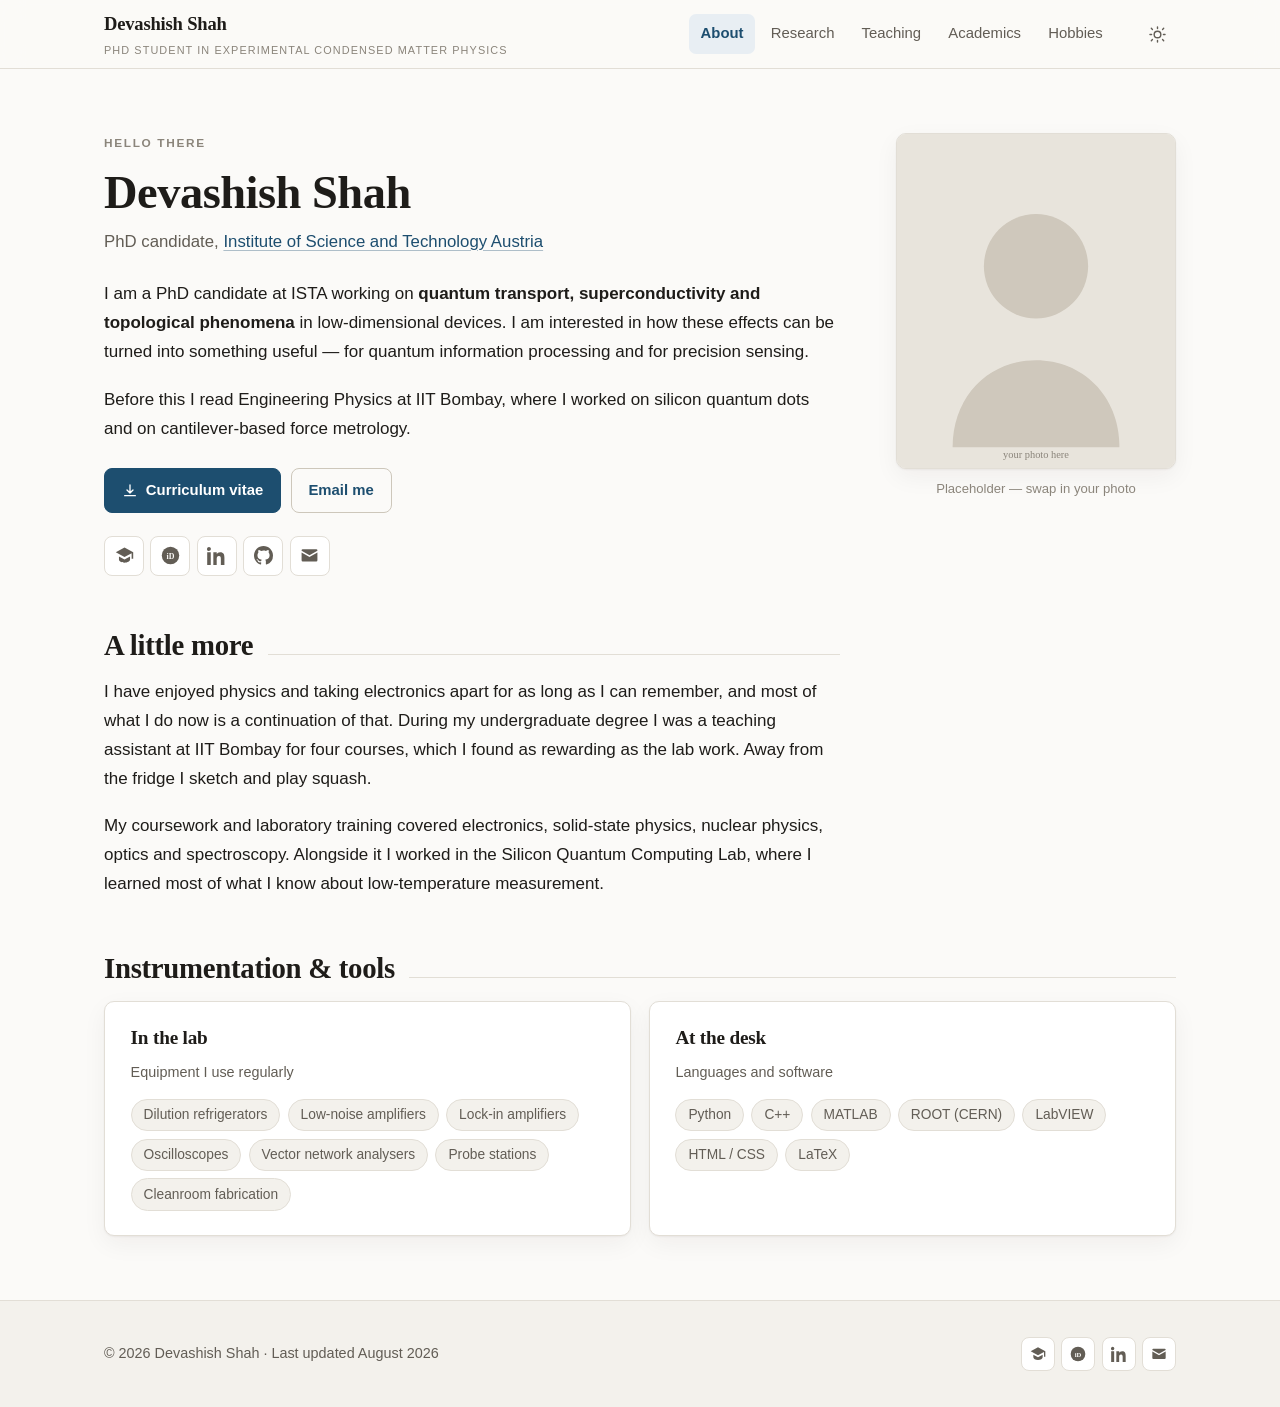
==== commit 52077bf6: "Add files via upload" ====
--- a/index.html
+++ b/index.html
@@ -120,7 +120,7 @@
     <!-- Your name, top left. Clicking it returns to the homepage. -->
     <a class="brand" href="index.html">
       Devashish Shah
-      <span class="brand-sub">Experimental quantum transport</span>
+      <span class="brand-sub">PhD student in Experimental Condensed Matter Physics</span>
       <!-- EDIT: the small grey line under your name. A few words on what you
            do. Delete this <span> entirely if you prefer just the name. -->
     </a>
